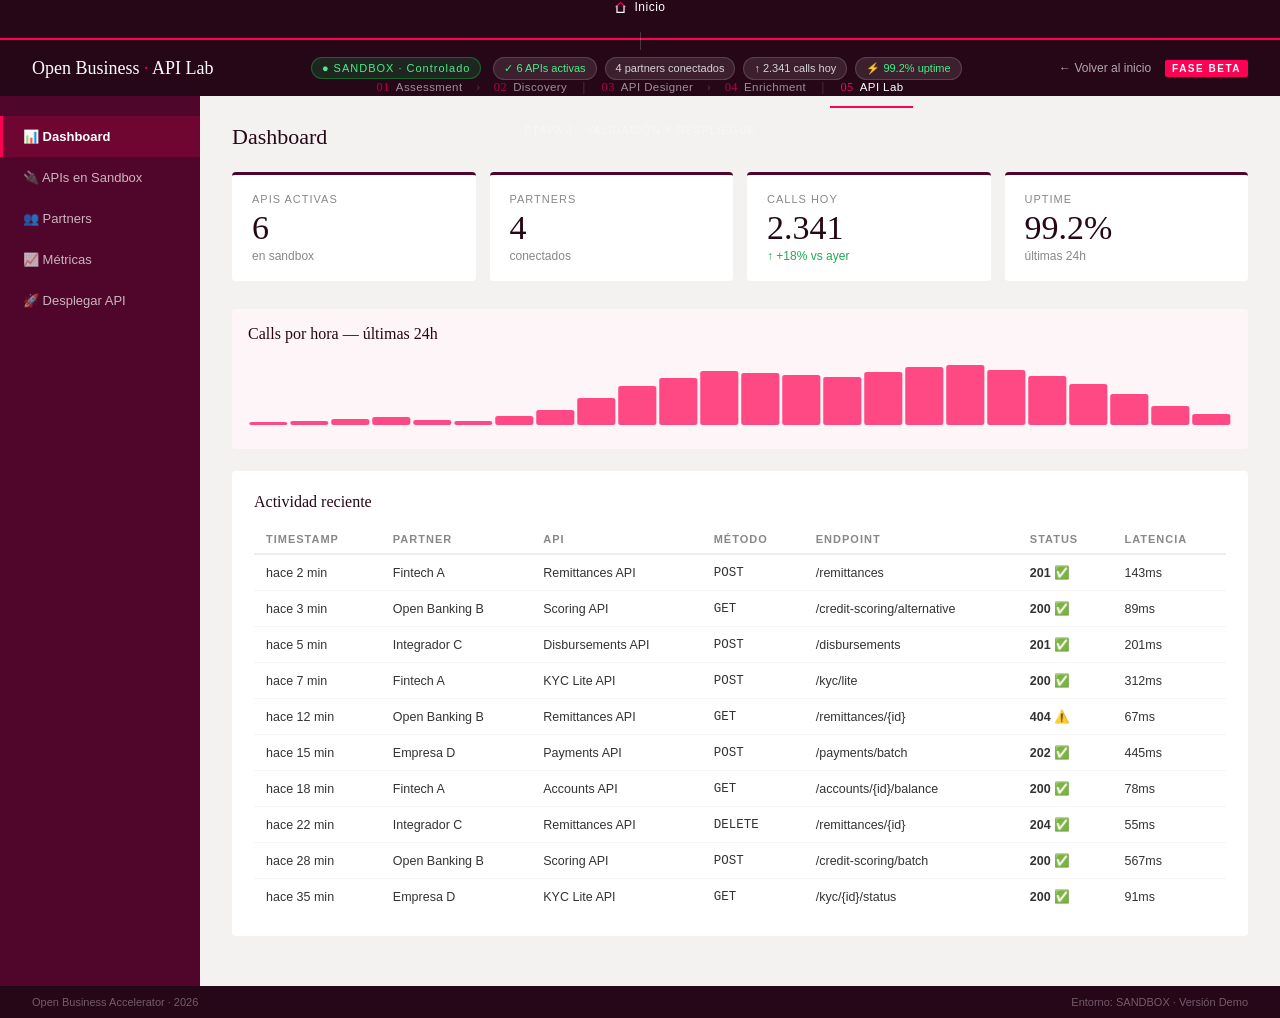
==== stages/3-api-lab/index.html @ 6200f82e "Open Business Accelerator v0.1.0 Plataforma buildless de casos de uso y APIs de negocio para Open Fi" ====
<!DOCTYPE html>
<html lang="es">
<head>
  <meta charset="UTF-8">
  <meta name="viewport" content="width=device-width, initial-scale=1.0">
  <title>API Lab · Open Business Accelerator</title>
  <style>
    :root {
      --morado:    #4F062A;
      --accent:    #FF0054;
      --gris:      #E3E2DA;
      --blanco:    #FFFFFF;
      --morado-dk: #260717;
    }
    *, *::before, *::after { box-sizing: border-box; margin: 0; padding: 0; }
    body { font-family: Arial, sans-serif; background: #f4f2f0; min-width: 1280px; min-height: 100vh; display: flex; flex-direction: column; }
    /* HEADER */
    header {
      background: var(--morado-dk);
      padding: 0 32px;
      height: 56px;
      display: flex;
      align-items: center;
      justify-content: space-between;
      flex-shrink: 0;
      position: sticky;
      top: 0;
      z-index: 100;
    }
    .logo { font-family: Georgia, serif; font-size: 18px; color: var(--blanco); }
    .logo span { color: var(--accent); }
    .header-center { display: flex; align-items: center; gap: 12px; }
    .env-badge {
      background: rgba(0,180,80,0.18);
      border: 1px solid rgba(0,220,80,0.35);
      color: #44ee88;
      font-size: 11px;
      padding: 4px 10px;
      border-radius: 20px;
      letter-spacing: 1px;
    }
    .header-chips { display: flex; gap: 8px; }
    .chip {
      background: rgba(255,255,255,0.1);
      color: rgba(255,255,255,0.8);
      font-size: 11px;
      padding: 4px 10px;
      border-radius: 20px;
      border: 1px solid rgba(255,255,255,0.15);
    }
    .chip.ok { color: #44ee88; }
    .header-right { display: flex; align-items: center; gap: 14px; }
    .back-link { color: rgba(255,255,255,0.65); text-decoration: none; font-size: 12px; }
    .back-link:hover { color: var(--blanco); }
    .badge-beta { background: var(--accent); color: white; font-size: 10px; font-weight: bold; letter-spacing: 1.5px; padding: 3px 7px; border-radius: 2px; }
    /* LAYOUT */
    .app-body { display: flex; flex: 1; min-height: 0; }
    /* SIDEBAR */
    nav {
      width: 200px;
      flex-shrink: 0;
      background: var(--morado);
      display: flex;
      flex-direction: column;
      padding-top: 20px;
    }
    .nav-item {
      padding: 13px 20px;
      color: rgba(255,255,255,0.7);
      font-size: 13px;
      cursor: pointer;
      display: flex;
      align-items: center;
      gap: 10px;
      border-left: 3px solid transparent;
      transition: all 0.2s;
      user-select: none;
    }
    .nav-item:hover { background: rgba(255,255,255,0.1); color: white; }
    .nav-item.active { background: rgba(255,0,84,0.18); color: white; border-left-color: var(--accent); font-weight: bold; }
    /* MAIN */
    .main-area { flex: 1; overflow-y: auto; padding: 28px 32px; }
    /* ─── SECTION TITLE ─── */
    .sec-title { font-family: Georgia, serif; font-size: 22px; font-weight: normal; color: var(--morado-dk); margin-bottom: 22px; }
    /* ─── KPI CARDS ─── */
    .kpi-row { display: grid; grid-template-columns: repeat(4,1fr); gap: 14px; margin-bottom: 28px; }
    .kpi-card {
      background: white;
      border-radius: 4px;
      padding: 18px 20px;
      border-top: 3px solid var(--morado);
    }
    .kpi-label { font-size: 11px; color: #888; letter-spacing: 1px; text-transform: uppercase; margin-bottom: 6px; }
    .kpi-value { font-family: Georgia, serif; font-size: 34px; color: var(--morado-dk); line-height: 1; margin-bottom: 4px; }
    .kpi-sub { font-size: 12px; color: #888; }
    .kpi-sub.up { color: #22aa55; }
    /* ─── TABLE ─── */
    .data-card { background: white; border-radius: 4px; padding: 22px; margin-bottom: 22px; }
    .data-card-title { font-family: Georgia, serif; font-size: 16px; font-weight: normal; color: var(--morado-dk); margin-bottom: 14px; }
    table.data-table { width: 100%; border-collapse: collapse; }
    .data-table th { font-size: 11px; font-weight: bold; color: #888; letter-spacing: 1px; text-transform: uppercase; text-align: left; padding: 8px 12px; border-bottom: 2px solid #f0eeed; }
    .data-table td { padding: 10px 12px; border-bottom: 1px solid #f8f6f5; font-size: 12.5px; color: #333; }
    .data-table tr:last-child td { border-bottom: none; }
    .data-table tr:hover td { background: #fdf8f9; }
    .status-ok { color: #22aa55; font-weight: bold; }
    .status-warn { color: #e07000; font-weight: bold; }
    .status-err { color: var(--accent); font-weight: bold; }
    /* SPARKLINE */
    .spark-wrap { background: #fdf5f7; border-radius: 4px; padding: 16px; margin-bottom: 22px; }
    .spark-title { font-size: 12px; color: #888; margin-bottom: 10px; }
    /* API CARDS */
    .api-card {
      background: white;
      border-radius: 4px;
      margin-bottom: 10px;
      overflow: hidden;
      border: 1.5px solid #eee;
    }
    .api-card-header {
      padding: 14px 18px;
      display: flex;
      align-items: center;
      gap: 14px;
      cursor: pointer;
      transition: background 0.15s;
    }
    .api-card-header:hover { background: #fdf8f9; }
    .api-status-dot { width: 10px; height: 10px; border-radius: 50%; flex-shrink: 0; }
    .dot-active { background: #22aa55; }
    .dot-draft { background: #e0a000; }
    .api-name { font-weight: bold; font-size: 14px; color: var(--morado); flex: 1; }
    .api-meta { font-size: 11px; color: #888; }
    .api-badge { font-size: 10px; padding: 3px 8px; border-radius: 2px; font-weight: bold; letter-spacing: 1px; }
    .api-badge.active { background: #e8f8ee; color: #22aa55; border: 1px solid #b8e8cc; }
    .api-badge.draft { background: #fff8e8; color: #c07000; border: 1px solid #f0dca0; }
    .api-card-body { display: none; padding: 16px 18px; background: #fdf9fa; border-top: 1px solid #f0eeed; }
    .api-card-body.open { display: block; }
    .api-stats-row { display: flex; gap: 24px; margin-bottom: 12px; }
    .api-stat { text-align: center; }
    .api-stat .v { font-family: Georgia, serif; font-size: 20px; color: var(--accent); }
    .api-stat .l { font-size: 11px; color: #888; }
    .api-actions { display: flex; gap: 8px; flex-wrap: wrap; margin-top: 12px; }
    .btn-sm {
      padding: 7px 14px;
      font-size: 12px;
      border: 1.5px solid var(--morado);
      color: var(--morado);
      background: transparent;
      border-radius: 3px;
      cursor: pointer;
      transition: all 0.2s;
      text-decoration: none;
      display: inline-block;
    }
    .btn-sm:hover { background: var(--morado); color: white; }
    .btn-sm-accent { border-color: var(--accent); color: var(--accent); }
    .btn-sm-accent:hover { background: var(--accent); color: white; }
    /* FILTER PILLS */
    .filter-pills { display: flex; gap: 8px; margin-bottom: 16px; flex-wrap: wrap; }
    .pill {
      padding: 5px 14px;
      border-radius: 20px;
      font-size: 12px;
      cursor: pointer;
      border: 1.5px solid #ccc;
      color: #666;
      background: white;
      transition: all 0.15s;
    }
    .pill.active { background: var(--morado); color: white; border-color: var(--morado); }
    /* PARTNERS TABLE */
    .partner-row { cursor: pointer; }
    .partner-expand { display: none; background: #fdf9fa; }
    .partner-expand.open { display: table-row; }
    .partner-detail { padding: 16px 20px; }
    .partner-detail-grid { display: grid; grid-template-columns: repeat(3,1fr); gap: 16px; }
    .partner-cred { font-family: 'Courier New', monospace; font-size: 12px; background: #f0eded; padding: 6px 10px; border-radius: 3px; color: var(--morado); }
    /* CHARTS */
    .chart-grid { display: grid; grid-template-columns: 1fr 1fr; gap: 18px; margin-bottom: 22px; }
    .chart-card { background: white; border-radius: 4px; padding: 20px; }
    .chart-card h3 { font-family: Georgia, serif; font-size: 15px; font-weight: normal; color: var(--morado-dk); margin-bottom: 16px; }
    /* Bars */
    .hbar-row { display: flex; align-items: center; gap: 10px; margin-bottom: 10px; }
    .hbar-name { font-size: 12px; color: #444; width: 160px; flex-shrink: 0; text-align: right; }
    .hbar-wrap { flex: 1; background: #f5eef2; border-radius: 3px; height: 18px; overflow: hidden; }
    .hbar { height: 18px; background: var(--accent); border-radius: 3px; transition: width 1s ease; }
    .hbar-val { font-size: 12px; color: var(--morado); font-weight: bold; width: 48px; }
    /* Donut */
    .donut-wrap { display: flex; align-items: center; gap: 20px; }
    .donut-legend { font-size: 12px; line-height: 2; }
    .legend-dot { display: inline-block; width: 10px; height: 10px; border-radius: 50%; margin-right: 6px; }
    /* Latency line */
    .latency-table { width: 100%; border-collapse: collapse; font-size: 12px; }
    .latency-table th { font-size: 11px; color: #888; text-align: left; padding: 6px 10px; border-bottom: 1px solid #f0eeed; letter-spacing: 1px; text-transform: uppercase; }
    .latency-table td { padding: 9px 10px; border-bottom: 1px solid #f8f6f5; }
    /* DEPLOY */
    .deploy-step { background: white; border-radius: 4px; padding: 22px; margin-bottom: 14px; }
    .deploy-step-num { display: inline-flex; align-items: center; justify-content: center; width: 28px; height: 28px; background: var(--morado); color: white; border-radius: 50%; font-size: 13px; font-weight: bold; margin-right: 10px; }
    .deploy-step-title { font-family: Georgia, serif; font-size: 16px; font-weight: normal; color: var(--morado-dk); }
    .radio-option { display: flex; align-items: center; gap: 10px; padding: 12px; border: 1.5px solid #ddd; border-radius: 3px; margin: 8px 0; cursor: pointer; font-size: 13px; color: #444; transition: border-color 0.2s; }
    .radio-option:hover { border-color: var(--accent); }
    .radio-option input { accent-color: var(--accent); }
    .form-row { display: grid; grid-template-columns: 1fr 1fr; gap: 14px; margin-top: 16px; }
    .form-group { display: flex; flex-direction: column; gap: 6px; }
    label.fl { font-size: 11px; font-weight: bold; color: var(--morado); letter-spacing: 0.5px; }
    select.finput, input.finput {
      padding: 9px 12px;
      border: 1.5px solid #ccc;
      border-radius: 3px;
      font-size: 13px;
      color: #333;
      font-family: Arial, sans-serif;
    }
    select.finput:focus, input.finput:focus { outline: none; border-color: var(--accent); }
    .check-row { display: flex; align-items: center; gap: 8px; font-size: 13px; color: #444; margin: 8px 0; }
    .check-row input { accent-color: var(--accent); width: 16px; height: 16px; }
    .btn-deploy {
      background: var(--morado);
      color: white;
      border: none;
      padding: 14px 36px;
      font-size: 16px;
      font-family: Georgia, serif;
      cursor: pointer;
      border-radius: 3px;
      margin-top: 18px;
      transition: background 0.2s;
      display: flex;
      align-items: center;
      gap: 10px;
    }
    .btn-deploy:hover { background: var(--accent); }
    /* DEPLOY LOG */
    #deploy-log {
      display: none;
      background: #0d0d0d;
      color: #a0e8a0;
      font-family: 'Courier New', monospace;
      font-size: 12px;
      padding: 16px 20px;
      border-radius: 4px;
      margin-top: 14px;
      min-height: 140px;
      line-height: 1.8;
    }
    #deploy-toast {
      display: none;
      position: fixed;
      bottom: 32px;
      right: 32px;
      background: #22aa55;
      color: white;
      padding: 14px 22px;
      border-radius: 4px;
      font-size: 14px;
      font-weight: bold;
      z-index: 500;
      box-shadow: 0 4px 20px rgba(0,0,0,0.25);
    }
    /* MODAL */
    .modal-bg {
      display: none;
      position: fixed;
      inset: 0;
      background: rgba(0,0,0,0.5);
      z-index: 300;
      align-items: center;
      justify-content: center;
    }
    .modal-bg.open { display: flex; }
    .modal-box {
      background: white;
      border-radius: 6px;
      padding: 32px;
      width: 480px;
      max-width: 90vw;
    }
    .modal-title { font-family: Georgia, serif; font-size: 20px; color: var(--morado-dk); margin-bottom: 18px; }
    .modal-text { font-size: 13px; color: #555; line-height: 1.6; margin-bottom: 22px; }
    .modal-close { background: var(--morado); color: white; border: none; padding: 10px 24px; border-radius: 3px; cursor: pointer; font-size: 14px; }
    .modal-close:hover { background: var(--accent); }
    /* INVITE MODAL */
    .invite-form { display: flex; flex-direction: column; gap: 12px; }
    /* SPINNER */
    .spinner {
      display: inline-block;
      width: 20px; height: 20px;
      border: 3px solid rgba(255,255,255,0.3);
      border-top-color: white;
      border-radius: 50%;
      animation: spin 0.7s linear infinite;
    }
    @keyframes spin { to { transform: rotate(360deg); } }
    /* Footer */
    footer { background: var(--morado-dk); padding: 10px 32px; font-size: 11px; color: rgba(255,255,255,0.35); display: flex; justify-content: space-between; flex-shrink: 0; }
  </style>
</head>
<body>
<!-- HEADER -->
<header>
  <div class="logo">Open Business <span>·</span> API Lab</div>
  <div class="header-center">
    <div class="env-badge">● SANDBOX · Controlado</div>
    <div class="header-chips">
      <span class="chip ok">✓ 6 APIs activas</span>
      <span class="chip">4 partners conectados</span>
      <span class="chip">↑ 2.341 calls hoy</span>
      <span class="chip ok">⚡ 99.2% uptime</span>
    </div>
  </div>
  <div class="header-right">
    <a href="../../index.html" class="back-link">← Volver al inicio</a>
    <span class="badge-beta">FASE BETA</span>
  </div>
</header>

<div class="app-body">
  <!-- SIDEBAR -->
  <nav>
    <div class="nav-item active" onclick="showSection('dashboard',this)">📊 Dashboard</div>
    <div class="nav-item" onclick="showSection('apis',this)">🔌 APIs en Sandbox</div>
    <div class="nav-item" onclick="showSection('partners',this)">👥 Partners</div>
    <div class="nav-item" onclick="showSection('metrics',this)">📈 Métricas</div>
    <div class="nav-item" onclick="showSection('deploy',this)">🚀 Desplegar API</div>
  </nav>

  <!-- MAIN -->
  <div class="main-area">

    <!-- ══ DASHBOARD ══ -->
    <div id="sec-dashboard">
      <div class="sec-title">Dashboard</div>
      <div class="kpi-row">
        <div class="kpi-card">
          <div class="kpi-label">APIs Activas</div>
          <div class="kpi-value">6</div>
          <div class="kpi-sub">en sandbox</div>
        </div>
        <div class="kpi-card">
          <div class="kpi-label">Partners</div>
          <div class="kpi-value">4</div>
          <div class="kpi-sub">conectados</div>
        </div>
        <div class="kpi-card">
          <div class="kpi-label">Calls hoy</div>
          <div class="kpi-value">2.341</div>
          <div class="kpi-sub up">↑ +18% vs ayer</div>
        </div>
        <div class="kpi-card">
          <div class="kpi-label">Uptime</div>
          <div class="kpi-value">99.2%</div>
          <div class="kpi-sub">últimas 24h</div>
        </div>
      </div>

      <!-- Mini chart -->
      <div class="data-card spark-wrap">
        <div class="data-card-title">Calls por hora — últimas 24h</div>
        <svg width="100%" height="72" id="sparkline" viewBox="0 0 800 72" preserveAspectRatio="none">
          <!-- Bars will be generated by JS -->
        </svg>
      </div>

      <!-- Activity table -->
      <div class="data-card">
        <div class="data-card-title">Actividad reciente</div>
        <table class="data-table">
          <thead>
            <tr>
              <th>Timestamp</th><th>Partner</th><th>API</th><th>Método</th><th>Endpoint</th><th>Status</th><th>Latencia</th>
            </tr>
          </thead>
          <tbody>
            <tr><td>hace 2 min</td><td>Fintech A</td><td>Remittances API</td><td><code>POST</code></td><td>/remittances</td><td class="status-ok">201 ✅</td><td>143ms</td></tr>
            <tr><td>hace 3 min</td><td>Open Banking B</td><td>Scoring API</td><td><code>GET</code></td><td>/credit-scoring/alternative</td><td class="status-ok">200 ✅</td><td>89ms</td></tr>
            <tr><td>hace 5 min</td><td>Integrador C</td><td>Disbursements API</td><td><code>POST</code></td><td>/disbursements</td><td class="status-ok">201 ✅</td><td>201ms</td></tr>
            <tr><td>hace 7 min</td><td>Fintech A</td><td>KYC Lite API</td><td><code>POST</code></td><td>/kyc/lite</td><td class="status-ok">200 ✅</td><td>312ms</td></tr>
            <tr><td>hace 12 min</td><td>Open Banking B</td><td>Remittances API</td><td><code>GET</code></td><td>/remittances/{id}</td><td class="status-warn">404 ⚠️</td><td>67ms</td></tr>
            <tr><td>hace 15 min</td><td>Empresa D</td><td>Payments API</td><td><code>POST</code></td><td>/payments/batch</td><td class="status-ok">202 ✅</td><td>445ms</td></tr>
            <tr><td>hace 18 min</td><td>Fintech A</td><td>Accounts API</td><td><code>GET</code></td><td>/accounts/{id}/balance</td><td class="status-ok">200 ✅</td><td>78ms</td></tr>
            <tr><td>hace 22 min</td><td>Integrador C</td><td>Remittances API</td><td><code>DELETE</code></td><td>/remittances/{id}</td><td class="status-ok">204 ✅</td><td>55ms</td></tr>
            <tr><td>hace 28 min</td><td>Open Banking B</td><td>Scoring API</td><td><code>POST</code></td><td>/credit-scoring/batch</td><td class="status-ok">200 ✅</td><td>567ms</td></tr>
            <tr><td>hace 35 min</td><td>Empresa D</td><td>KYC Lite API</td><td><code>GET</code></td><td>/kyc/{id}/status</td><td class="status-ok">200 ✅</td><td>91ms</td></tr>
          </tbody>
        </table>
      </div>
    </div>

    <!-- ══ APIS ══ -->
    <div id="sec-apis" style="display:none">
      <div class="sec-title">APIs en Sandbox</div>
      <div class="filter-pills">
        <div class="pill active" onclick="filterAPIs('all',this)">Todas</div>
        <div class="pill" onclick="filterAPIs('active',this)">Activas</div>
        <div class="pill" onclick="filterAPIs('draft',this)">Borradores</div>
        <div class="pill" onclick="filterAPIs('alert',this)">Con alertas</div>
      </div>
      <div id="apis-list">
        <!-- API 1 -->
        <div class="api-card" data-status="active">
          <div class="api-card-header" onclick="toggleAPI(this)">
            <div class="api-status-dot dot-active"></div>
            <div class="api-name">Remittances API</div>
            <div class="api-meta">v1.0.0 · Equipo Créditos · ISO: pain.001 · 5 paths</div>
            <span class="api-badge active">ACTIVA</span>
          </div>
          <div class="api-card-body">
            <div class="api-stats-row">
              <div class="api-stat"><div class="v">847</div><div class="l">Calls hoy</div></div>
              <div class="api-stat"><div class="v">143ms</div><div class="l">Latencia p95</div></div>
              <div class="api-stat"><div class="v">0.2%</div><div class="l">Error rate</div></div>
              <div class="api-stat"><div class="v">3</div><div class="l">Partners</div></div>
            </div>
            <div class="api-actions">
              <button class="btn-sm">Ver docs</button>
              <button class="btn-sm">Ver métricas</button>
              <button class="btn-sm">Gestionar acceso</button>
              <button class="btn-sm btn-sm-accent" onclick="showPromoModal()">Promover a producción ↗</button>
            </div>
          </div>
        </div>
        <!-- API 2 -->
        <div class="api-card" data-status="active">
          <div class="api-card-header" onclick="toggleAPI(this)">
            <div class="api-status-dot dot-active"></div>
            <div class="api-name">Alternative Scoring API</div>
            <div class="api-meta">v2.1.0 · Equipo Data &amp; AI · ISO: — · 4 paths</div>
            <span class="api-badge active">ACTIVA</span>
          </div>
          <div class="api-card-body">
            <div class="api-stats-row">
              <div class="api-stat"><div class="v">412</div><div class="l">Calls hoy</div></div>
              <div class="api-stat"><div class="v">312ms</div><div class="l">Latencia p95</div></div>
              <div class="api-stat"><div class="v">0.8%</div><div class="l">Error rate</div></div>
              <div class="api-stat"><div class="v">2</div><div class="l">Partners</div></div>
            </div>
            <div class="api-actions">
              <button class="btn-sm">Ver docs</button>
              <button class="btn-sm">Ver métricas</button>
              <button class="btn-sm">Gestionar acceso</button>
              <button class="btn-sm btn-sm-accent" onclick="showPromoModal()">Promover a producción ↗</button>
            </div>
          </div>
        </div>
        <!-- API 3 -->
        <div class="api-card" data-status="active">
          <div class="api-card-header" onclick="toggleAPI(this)">
            <div class="api-status-dot dot-active"></div>
            <div class="api-name">KYC Lite API</div>
            <div class="api-meta">v1.2.0 · Equipo KYC · ISO: — · 3 paths</div>
            <span class="api-badge active">ACTIVA</span>
          </div>
          <div class="api-card-body">
            <div class="api-stats-row">
              <div class="api-stat"><div class="v">298</div><div class="l">Calls hoy</div></div>
              <div class="api-stat"><div class="v">267ms</div><div class="l">Latencia p95</div></div>
              <div class="api-stat"><div class="v">1.1%</div><div class="l">Error rate</div></div>
              <div class="api-stat"><div class="v">2</div><div class="l">Partners</div></div>
            </div>
            <div class="api-actions">
              <button class="btn-sm">Ver docs</button><button class="btn-sm">Ver métricas</button>
              <button class="btn-sm">Gestionar acceso</button>
              <button class="btn-sm btn-sm-accent" onclick="showPromoModal()">Promover a producción ↗</button>
            </div>
          </div>
        </div>
        <!-- API 4 -->
        <div class="api-card" data-status="active">
          <div class="api-card-header" onclick="toggleAPI(this)">
            <div class="api-status-dot dot-active"></div>
            <div class="api-name">Disbursements API</div>
            <div class="api-meta">v1.0.0 · Equipo Pagos · ISO: pacs.008 · 6 paths</div>
            <span class="api-badge active">ACTIVA</span>
          </div>
          <div class="api-card-body">
            <div class="api-stats-row">
              <div class="api-stat"><div class="v">521</div><div class="l">Calls hoy</div></div>
              <div class="api-stat"><div class="v">198ms</div><div class="l">Latencia p95</div></div>
              <div class="api-stat"><div class="v">0.0%</div><div class="l">Error rate</div></div>
              <div class="api-stat"><div class="v">1</div><div class="l">Partners</div></div>
            </div>
            <div class="api-actions">
              <button class="btn-sm">Ver docs</button><button class="btn-sm">Ver métricas</button>
              <button class="btn-sm">Gestionar acceso</button>
              <button class="btn-sm btn-sm-accent" onclick="showPromoModal()">Promover a producción ↗</button>
            </div>
          </div>
        </div>
        <!-- API 5 -->
        <div class="api-card" data-status="active">
          <div class="api-card-header" onclick="toggleAPI(this)">
            <div class="api-status-dot dot-active"></div>
            <div class="api-name">Accounts Embedded API</div>
            <div class="api-meta">v3.0.1 · Equipo Banca Digital · ISO: camt.053 · 8 paths</div>
            <span class="api-badge active">ACTIVA</span>
          </div>
          <div class="api-card-body">
            <div class="api-stats-row">
              <div class="api-stat"><div class="v">189</div><div class="l">Calls hoy</div></div>
              <div class="api-stat"><div class="v">89ms</div><div class="l">Latencia p95</div></div>
              <div class="api-stat"><div class="v">0.3%</div><div class="l">Error rate</div></div>
              <div class="api-stat"><div class="v">3</div><div class="l">Partners</div></div>
            </div>
            <div class="api-actions">
              <button class="btn-sm">Ver docs</button><button class="btn-sm">Ver métricas</button>
              <button class="btn-sm">Gestionar acceso</button>
              <button class="btn-sm btn-sm-accent" onclick="showPromoModal()">Promover a producción ↗</button>
            </div>
          </div>
        </div>
        <!-- API 6 -->
        <div class="api-card" data-status="alert">
          <div class="api-card-header" onclick="toggleAPI(this)">
            <div class="api-status-dot dot-active"></div>
            <div class="api-name">Batch Payments API</div>
            <div class="api-meta">v1.1.0 · Equipo Pagos · ISO: pain.001 · 4 paths</div>
            <span class="api-badge" style="background:#fff3e8;color:#c07000;border:1px solid #f0dca0;">⚠ REVISAR</span>
          </div>
          <div class="api-card-body">
            <div class="api-stats-row">
              <div class="api-stat"><div class="v">74</div><div class="l">Calls hoy</div></div>
              <div class="api-stat"><div class="v">445ms</div><div class="l">Latencia p95</div></div>
              <div class="api-stat"><div class="v" style="color:#e07000">2.1%</div><div class="l">Error rate</div></div>
              <div class="api-stat"><div class="v">1</div><div class="l">Partners</div></div>
            </div>
            <div class="api-actions">
              <button class="btn-sm">Ver docs</button><button class="btn-sm">Ver métricas</button>
              <button class="btn-sm">Gestionar acceso</button>
              <button class="btn-sm btn-sm-accent" onclick="showPromoModal()">Promover a producción ↗</button>
            </div>
          </div>
        </div>
        <!-- API 7 DRAFT -->
        <div class="api-card" data-status="draft">
          <div class="api-card-header" onclick="toggleAPI(this)">
            <div class="api-status-dot dot-draft"></div>
            <div class="api-name">Insurance Embedded API</div>
            <div class="api-meta">v0.1.0 · Equipo Seguros · ISO: — · 3 paths planificados</div>
            <span class="api-badge draft">BORRADOR</span>
          </div>
          <div class="api-card-body">
            <div style="font-size:13px;color:#888;margin-bottom:12px;">Estado: en revisión · 0 paths diseñados / 3 planificados</div>
            <div class="api-actions">
              <a href="../2-api-design/api-designer.html" class="btn-sm btn-sm-accent">Diseñar con Agente IA →</a>
              <button class="btn-sm">Ver borrador</button>
            </div>
          </div>
        </div>
        <!-- API 8 DRAFT -->
        <div class="api-card" data-status="draft">
          <div class="api-card-header" onclick="toggleAPI(this)">
            <div class="api-status-dot dot-draft"></div>
            <div class="api-name">Gig Credit API</div>
            <div class="api-meta">v0.2.0 · Equipo Créditos · ISO: — · 4 paths diseñados</div>
            <span class="api-badge draft">BORRADOR</span>
          </div>
          <div class="api-card-body">
            <div style="font-size:13px;color:#888;margin-bottom:12px;">Estado: pendiente aprobación · 4 paths diseñados</div>
            <div class="api-actions">
              <a href="../2-api-design/api-designer.html" class="btn-sm btn-sm-accent">Diseñar con Agente IA →</a>
              <button class="btn-sm">Ver borrador</button>
              <button class="btn-sm">Solicitar revisión</button>
            </div>
          </div>
        </div>
      </div>
    </div>

    <!-- ══ PARTNERS ══ -->
    <div id="sec-partners" style="display:none">
      <div class="sec-title">Partners</div>
      <div class="data-card">
        <table class="data-table" id="partners-table">
          <thead>
            <tr>
              <th>Partner</th><th>Tipo</th><th>Estado</th><th>APIs autorizadas</th><th>Calls hoy</th><th>SLA</th><th>Acceso desde</th><th></th>
            </tr>
          </thead>
          <tbody>
            <tr class="partner-row" onclick="togglePartner('pA')">
              <td>🟢 Fintech Partner A</td><td>Fintech</td>
              <td><span style="color:#22aa55;font-weight:bold;">ACTIVO</span></td>
              <td>Remittances, KYC Lite, Accounts</td><td>486</td><td>99.8%</td><td>hace 8 días</td>
              <td>▸</td>
            </tr>
            <tr id="pA" class="partner-expand">
              <td colspan="8">
                <div class="partner-detail">
                  <div class="partner-detail-grid">
                    <div>
                      <div style="font-size:11px;color:#888;margin-bottom:4px;">CLIENT ID</div>
                      <div class="partner-cred">sk_sandbox_••••••••••••••••</div>
                    </div>
                    <div>
                      <div style="font-size:11px;color:#888;margin-bottom:4px;">RATE LIMIT</div>
                      <div style="font-size:13px;">100 req/min · 10.000/día</div>
                    </div>
                    <div class="api-actions">
                      <button class="btn-sm">Gestionar acceso</button>
                      <button class="btn-sm" style="border-color:#e00;color:#e00;">Revocar</button>
                      <button class="btn-sm">Ver historial</button>
                    </div>
                  </div>
                </div>
              </td>
            </tr>
            <tr class="partner-row" onclick="togglePartner('pB')">
              <td>🔴 Open Banking B</td><td>Aggregador</td>
              <td><span style="color:#e07000;font-weight:bold;">TESTING</span></td>
              <td>Scoring, Remittances</td><td>274</td><td>98.1%</td><td>hace 4 días</td>
              <td>▸</td>
            </tr>
            <tr id="pB" class="partner-expand">
              <td colspan="8">
                <div class="partner-detail">
                  <div class="partner-detail-grid">
                    <div><div style="font-size:11px;color:#888;margin-bottom:4px;">CLIENT ID</div><div class="partner-cred">sk_sandbox_••••••••••••••••</div></div>
                    <div><div style="font-size:11px;color:#888;margin-bottom:4px;">RATE LIMIT</div><div style="font-size:13px;">50 req/min · 5.000/día</div></div>
                    <div class="api-actions"><button class="btn-sm">Gestionar acceso</button><button class="btn-sm" style="border-color:#e00;color:#e00;">Revocar</button><button class="btn-sm">Ver historial</button></div>
                  </div>
                </div>
              </td>
            </tr>
            <tr class="partner-row" onclick="togglePartner('pC')">
              <td>🔴 Integrador C</td><td>SI</td>
              <td><span style="color:#e07000;font-weight:bold;">TESTING</span></td>
              <td>Disbursements, Remittances</td><td>181</td><td>100%</td><td>hace 2 días</td>
              <td>▸</td>
            </tr>
            <tr id="pC" class="partner-expand">
              <td colspan="8">
                <div class="partner-detail">
                  <div class="partner-detail-grid">
                    <div><div style="font-size:11px;color:#888;margin-bottom:4px;">CLIENT ID</div><div class="partner-cred">sk_sandbox_••••••••••••••••</div></div>
                    <div><div style="font-size:11px;color:#888;margin-bottom:4px;">RATE LIMIT</div><div style="font-size:13px;">100 req/min · 8.000/día</div></div>
                    <div class="api-actions"><button class="btn-sm">Gestionar acceso</button><button class="btn-sm" style="border-color:#e00;color:#e00;">Revocar</button><button class="btn-sm">Ver historial</button></div>
                  </div>
                </div>
              </td>
            </tr>
            <tr class="partner-row" onclick="togglePartner('pD')">
              <td>⚫ Empresa D</td><td>Corporativo</td>
              <td><span style="color:#888;font-weight:bold;">EN ESPERA</span></td>
              <td>Batch Payments, Accounts</td><td>—</td><td>—</td><td>pendiente</td>
              <td>▸</td>
            </tr>
            <tr id="pD" class="partner-expand">
              <td colspan="8">
                <div class="partner-detail">
                  <div style="font-size:13px;color:#888;">Pendiente de activación. Acceso no concedido aún.</div>
                  <div class="api-actions" style="margin-top:10px;"><button class="btn-sm btn-sm-accent">Activar acceso</button></div>
                </div>
              </td>
            </tr>
          </tbody>
        </table>
      </div>
      <button class="btn-sm btn-sm-accent" style="margin-top:8px;padding:10px 20px;" onclick="document.getElementById('invite-modal').classList.add('open')">+ Invitar nuevo partner</button>
    </div>

    <!-- ══ METRICS ══ -->
    <div id="sec-metrics" style="display:none">
      <div class="sec-title">Métricas</div>
      <div class="chart-grid">
        <!-- Bar chart -->
        <div class="chart-card">
          <h3>Calls por API (hoy)</h3>
          <div id="hbars">
            <div class="hbar-row"><span class="hbar-name">Remittances API</span><div class="hbar-wrap"><div class="hbar" id="hb1" style="width:0%" data-w="100"></div></div><span class="hbar-val">847</span></div>
            <div class="hbar-row"><span class="hbar-name">Disbursements API</span><div class="hbar-wrap"><div class="hbar" id="hb2" style="width:0%" data-w="62"></div></div><span class="hbar-val">521</span></div>
            <div class="hbar-row"><span class="hbar-name">Alt. Scoring</span><div class="hbar-wrap"><div class="hbar" id="hb3" style="width:0%" data-w="49"></div></div><span class="hbar-val">412</span></div>
            <div class="hbar-row"><span class="hbar-name">KYC Lite API</span><div class="hbar-wrap"><div class="hbar" id="hb4" style="width:0%" data-w="35"></div></div><span class="hbar-val">298</span></div>
            <div class="hbar-row"><span class="hbar-name">Accounts Embedded</span><div class="hbar-wrap"><div class="hbar" id="hb5" style="width:0%" data-w="22"></div></div><span class="hbar-val">189</span></div>
            <div class="hbar-row"><span class="hbar-name">Batch Payments</span><div class="hbar-wrap"><div class="hbar" id="hb6" style="width:0%" data-w="9"></div></div><span class="hbar-val">74</span></div>
          </div>
        </div>
        <!-- Donut -->
        <div class="chart-card">
          <h3>Calls por partner (hoy)</h3>
          <div class="donut-wrap">
            <svg width="140" height="140" viewBox="0 0 140 140">
              <!-- Donut segments -->
              <circle cx="70" cy="70" r="50" fill="none" stroke="#f0eeed" stroke-width="26"/>
              <circle cx="70" cy="70" r="50" fill="none" stroke="#FF0054" stroke-width="26"
                stroke-dasharray="65.4 314.2" stroke-dashoffset="0" transform="rotate(-90 70 70)"/>
              <circle cx="70" cy="70" r="50" fill="none" stroke="#7a1040" stroke-width="26"
                stroke-dasharray="36.8 314.2" stroke-dashoffset="-65.4" transform="rotate(-90 70 70)"/>
              <circle cx="70" cy="70" r="50" fill="none" stroke="#b04060" stroke-width="26"
                stroke-dasharray="24.6 314.2" stroke-dashoffset="-102.2" transform="rotate(-90 70 70)"/>
              <circle cx="70" cy="70" r="50" fill="none" stroke="#e3d0d8" stroke-width="26"
                stroke-dasharray="187.4 314.2" stroke-dashoffset="-126.8" transform="rotate(-90 70 70)"/>
              <text x="70" y="67" text-anchor="middle" font-family="Georgia" font-size="18" fill="#260717">2.341</text>
              <text x="70" y="82" text-anchor="middle" font-family="Arial" font-size="10" fill="#888">calls</text>
            </svg>
            <div class="donut-legend">
              <div><span class="legend-dot" style="background:#FF0054;"></span>Fintech A: 486 (20.8%)</div>
              <div><span class="legend-dot" style="background:#7a1040;"></span>Open Banking B: 274 (11.7%)</div>
              <div><span class="legend-dot" style="background:#b04060;"></span>Integrador C: 181 (7.8%)</div>
              <div><span class="legend-dot" style="background:#e3d0d8;"></span>Resto: 1.400 (59.8%)</div>
            </div>
          </div>
        </div>
      </div>
      <!-- SLA Table -->
      <div class="data-card">
        <div class="data-card-title">Estado de SLA</div>
        <table class="latency-table">
          <thead>
            <tr><th>API</th><th>p50</th><th>p95</th><th>p99</th><th>SLA objetivo</th><th>Estado</th></tr>
          </thead>
          <tbody>
            <tr><td>Remittances API</td><td>89ms</td><td>143ms</td><td>312ms</td><td>500ms</td><td class="status-ok">✅ OK</td></tr>
            <tr><td>Alternative Scoring API</td><td>198ms</td><td>312ms</td><td>634ms</td><td>500ms</td><td class="status-ok">✅ OK</td></tr>
            <tr><td>KYC Lite API</td><td>145ms</td><td>267ms</td><td>489ms</td><td>500ms</td><td class="status-ok">✅ OK</td></tr>
            <tr><td>Disbursements API</td><td>112ms</td><td>198ms</td><td>401ms</td><td>500ms</td><td class="status-ok">✅ OK</td></tr>
            <tr><td>Accounts Embedded API</td><td>45ms</td><td>89ms</td><td>198ms</td><td>500ms</td><td class="status-ok">✅ OK</td></tr>
            <tr><td>Batch Payments API</td><td>287ms</td><td>445ms</td><td>891ms</td><td>500ms</td><td class="status-warn">⚠️ REVISAR</td></tr>
          </tbody>
        </table>
      </div>
    </div>

    <!-- ══ DEPLOY ══ -->
    <div id="sec-deploy" style="display:none">
      <div class="sec-title">Desplegar API en Sandbox</div>
      <div style="background:#fff8e8;border:1px solid #f0dca0;border-radius:4px;padding:12px 16px;margin-bottom:18px;font-size:13px;color:#7a5000;">
        💡 El YAML generado por el Agente de Diseño de APIs (Sección 2) se puede desplegar aquí directamente en un clic.
      </div>

      <!-- Step 1 -->
      <div class="deploy-step">
        <div style="margin-bottom:16px;">
          <span class="deploy-step-num">1</span>
          <span class="deploy-step-title">Selección del artefacto</span>
        </div>
        <label class="radio-option"><input type="radio" name="deploy-src" value="file"> Subir fichero OpenAPI YAML &nbsp; <span style="font-size:12px;color:#888;cursor:pointer;" onclick="event.stopPropagation()">[ Seleccionar archivo (mock) ]</span></label>
        <label class="radio-option"><input type="radio" name="deploy-src" value="draft" checked> Seleccionar de mis borradores &nbsp;
          <select class="finput" style="margin-left:8px;padding:4px 8px;font-size:12px;">
            <option>Gig Credit API v0.2.0</option>
            <option>Insurance Embedded API v0.1.0</option>
          </select>
        </label>
        <label class="radio-option"><input type="radio" name="deploy-src" value="agent"> Usar el último generado por el Agente IA</label>
      </div>

      <!-- Step 2 -->
      <div class="deploy-step">
        <div style="margin-bottom:16px;">
          <span class="deploy-step-num">2</span>
          <span class="deploy-step-title">Configuración del despliegue</span>
        </div>
        <div class="form-row">
          <div class="form-group">
            <label class="fl">NOMBRE EN SANDBOX</label>
            <input class="finput" type="text" value="Gig Credit API v0.2.0">
          </div>
          <div class="form-group">
            <label class="fl">ENTORNO</label>
            <input class="finput" type="text" value="● Sandbox" disabled style="background:#f5f5f5;color:#888;">
          </div>
          <div class="form-group">
            <label class="fl">RATE LIMIT</label>
            <select class="finput">
              <option>100 req/min</option>
              <option>500 req/min</option>
              <option>Sin límite</option>
            </select>
          </div>
          <div class="form-group">
            <label class="fl">PARTNERS AUTORIZADOS</label>
            <div style="background:#f8f8f8;border:1.5px solid #ccc;border-radius:3px;padding:8px 12px;font-size:13px;">
              <label class="check-row"><input type="checkbox" checked> Fintech Partner A</label>
              <label class="check-row"><input type="checkbox"> Open Banking B</label>
              <label class="check-row"><input type="checkbox" checked> Integrador C</label>
              <label class="check-row"><input type="checkbox"> Empresa D</label>
            </div>
          </div>
        </div>
        <label class="check-row" style="margin-top:12px;"><input type="checkbox" checked> Generar datos de respuesta automáticamente</label>
        <label class="check-row"><input type="checkbox" checked> Validar spec antes de desplegar</label>
      </div>

      <!-- Step 3 -->
      <div class="deploy-step">
        <div style="margin-bottom:16px;">
          <span class="deploy-step-num">3</span>
          <span class="deploy-step-title">Confirmación</span>
        </div>
        <button class="btn-deploy" id="btn-deploy" onclick="runDeploy()">
          🚀 Desplegar en Sandbox
        </button>
        <div id="deploy-log"></div>
      </div>
    </div>

  </div><!-- end main-area -->
</div><!-- end app-body -->

<!-- PROMOTION MODAL -->
<div class="modal-bg" id="promo-modal">
  <div class="modal-box">
    <div class="modal-title">Promover API a producción</div>
    <div class="modal-text">Esta acción promovería la API al entorno de producción. En la versión completa se requiere aprobación del equipo de Gobierno de APIs.</div>
    <button class="modal-close" onclick="document.getElementById('promo-modal').classList.remove('open')">Entendido</button>
  </div>
</div>

<!-- INVITE MODAL -->
<div class="modal-bg" id="invite-modal">
  <div class="modal-box">
    <div class="modal-title">Invitar nuevo partner</div>
    <div class="invite-form">
      <div class="form-group">
        <label class="fl">NOMBRE DEL PARTNER</label>
        <input class="finput" type="text" placeholder="Nombre del partner">
      </div>
      <div class="form-group">
        <label class="fl">EMAIL DE CONTACTO</label>
        <input class="finput" type="email" placeholder="email@empresa.com">
      </div>
      <div class="form-group">
        <label class="fl">APIS A AUTORIZAR</label>
        <div style="font-size:13px;line-height:2;">
          <label class="check-row"><input type="checkbox"> Remittances API</label>
          <label class="check-row"><input type="checkbox"> Alternative Scoring API</label>
          <label class="check-row"><input type="checkbox"> KYC Lite API</label>
          <label class="check-row"><input type="checkbox"> Disbursements API</label>
          <label class="check-row"><input type="checkbox"> Accounts Embedded API</label>
          <label class="check-row"><input type="checkbox"> Batch Payments API</label>
        </div>
      </div>
      <div class="form-group">
        <label class="fl">RATE LIMIT</label>
        <select class="finput"><option>Standard</option><option>Premium</option><option>Custom</option></select>
      </div>
      <div style="display:flex;gap:12px;margin-top:8px;">
        <button class="btn-deploy" style="padding:11px 22px;font-size:14px;font-family:Arial;" onclick="sendInvite()">Enviar invitación</button>
        <button class="modal-close" style="background:#888;" onclick="document.getElementById('invite-modal').classList.remove('open')">Cancelar</button>
      </div>
    </div>
  </div>
</div>

<!-- TOAST -->
<div id="deploy-toast"></div>

<!-- FOOTER -->
<footer>
  <span>Open Business Accelerator · 2026</span>
  <span>Entorno: SANDBOX · Versión Demo</span>
</footer>

<script>
  // ── SECTION NAVIGATION ──
  function showSection(id, el) {
    ['dashboard','apis','partners','metrics','deploy'].forEach(s => {
      document.getElementById('sec-'+s).style.display = s === id ? 'block' : 'none';
    });
    document.querySelectorAll('.nav-item').forEach(n => n.classList.remove('active'));
    el.classList.add('active');
    if (id === 'metrics') setTimeout(animateBars, 200);
  }

  // ── SPARKLINE ──
  document.addEventListener('DOMContentLoaded', () => {
    drawSparkline();
    setTimeout(animateBars, 400);
  });

  function drawSparkline() {
    const svg = document.getElementById('sparkline');
    if (!svg) return;
    const hours = [8,12,18,22,14,11,25,43,78,112,134,156,148,142,138,151,167,172,158,141,118,88,54,32];
    const max = Math.max(...hours);
    const W = 800, H = 68, pad = 4;
    const bw = Math.floor(W / hours.length) - 2;
    hours.forEach((v, i) => {
      const rect = document.createElementNS('http://www.w3.org/2000/svg','rect');
      const h = Math.max(3, Math.round((v/max) * (H - pad*2)));
      rect.setAttribute('x', i * (W / hours.length) + 1);
      rect.setAttribute('y', H - h);
      rect.setAttribute('width', bw);
      rect.setAttribute('height', h);
      rect.setAttribute('rx', '2');
      rect.setAttribute('fill', '#FF0054');
      rect.setAttribute('opacity', '0.7');
      svg.appendChild(rect);
    });
  }

  // ── API CARDS TOGGLE ──
  function toggleAPI(header) {
    const body = header.nextElementSibling;
    body.classList.toggle('open');
  }

  // ── API FILTER ──
  function filterAPIs(filter, el) {
    document.querySelectorAll('.filter-pills .pill').forEach(p => p.classList.remove('active'));
    el.classList.add('active');
    document.querySelectorAll('#apis-list .api-card').forEach(c => {
      const st = c.getAttribute('data-status');
      const show = filter === 'all' || filter === st || (filter === 'active' && st === 'active');
      c.style.display = show ? 'block' : 'none';
    });
  }

  // ── PARTNER EXPAND ──
  function togglePartner(id) {
    const row = document.getElementById(id);
    row.classList.toggle('open');
  }

  // ── METRICS BARS ──
  function animateBars() {
    document.querySelectorAll('.hbar').forEach(b => {
      const w = b.getAttribute('data-w');
      b.style.width = w + '%';
    });
    document.querySelectorAll('.pct-bar').forEach(b => {
      const w = b.getAttribute('data-w');
      if (w) b.style.width = w + '%';
    });
  }

  // ── PROMO MODAL ──
  function showPromoModal() {
    document.getElementById('promo-modal').classList.add('open');
  }

  // ── DEPLOY ──
  const logLines = [
    '[✓] Spec OpenAPI validada (OAS 3.1.0)',
    '[✓] Generando datos mock para los 4 endpoints...',
    '[✓] Configurando rate limits: 100 req/min',
    '[✓] Registrando en API Registry...',
    '[✓] Endpoint disponible en sandbox',
    '[✅] Despliegue completado en 3.2 segundos'
  ];

  function runDeploy() {
    const btn = document.getElementById('btn-deploy');
    btn.innerHTML = '<div class="spinner"></div> Desplegando...';
    btn.disabled = true;
    const log = document.getElementById('deploy-log');
    log.style.display = 'block';
    log.textContent = '';
    const now = new Date();
    const ts = () => {
      const d = new Date();
      return `[${String(d.getHours()).padStart(2,'0')}:${String(d.getMinutes()).padStart(2,'0')}:${String(d.getSeconds()).padStart(2,'0')}] `;
    };
    let i = 0;
    function addLine() {
      if (i < logLines.length) {
        log.textContent += ts() + logLines[i] + '\n';
        log.scrollTop = log.scrollHeight;
        i++;
        setTimeout(addLine, 400);
      } else {
        btn.innerHTML = '🚀 Desplegar en Sandbox';
        btn.disabled = false;
        showToast('✓ API desplegada correctamente en sandbox');
      }
    }
    setTimeout(addLine, 600);
  }

  function showToast(msg) {
    const t = document.getElementById('deploy-toast');
    t.textContent = msg;
    t.style.display = 'block';
    setTimeout(() => { t.style.display = 'none'; }, 3500);
  }

  // ── INVITE ──
  function sendInvite() {
    document.getElementById('invite-modal').classList.remove('open');
    showToast('✓ Invitación enviada correctamente');
  }
</script>
<script src="../../assets/nav.js" data-current="api-lab"></script>
</body>
</html>
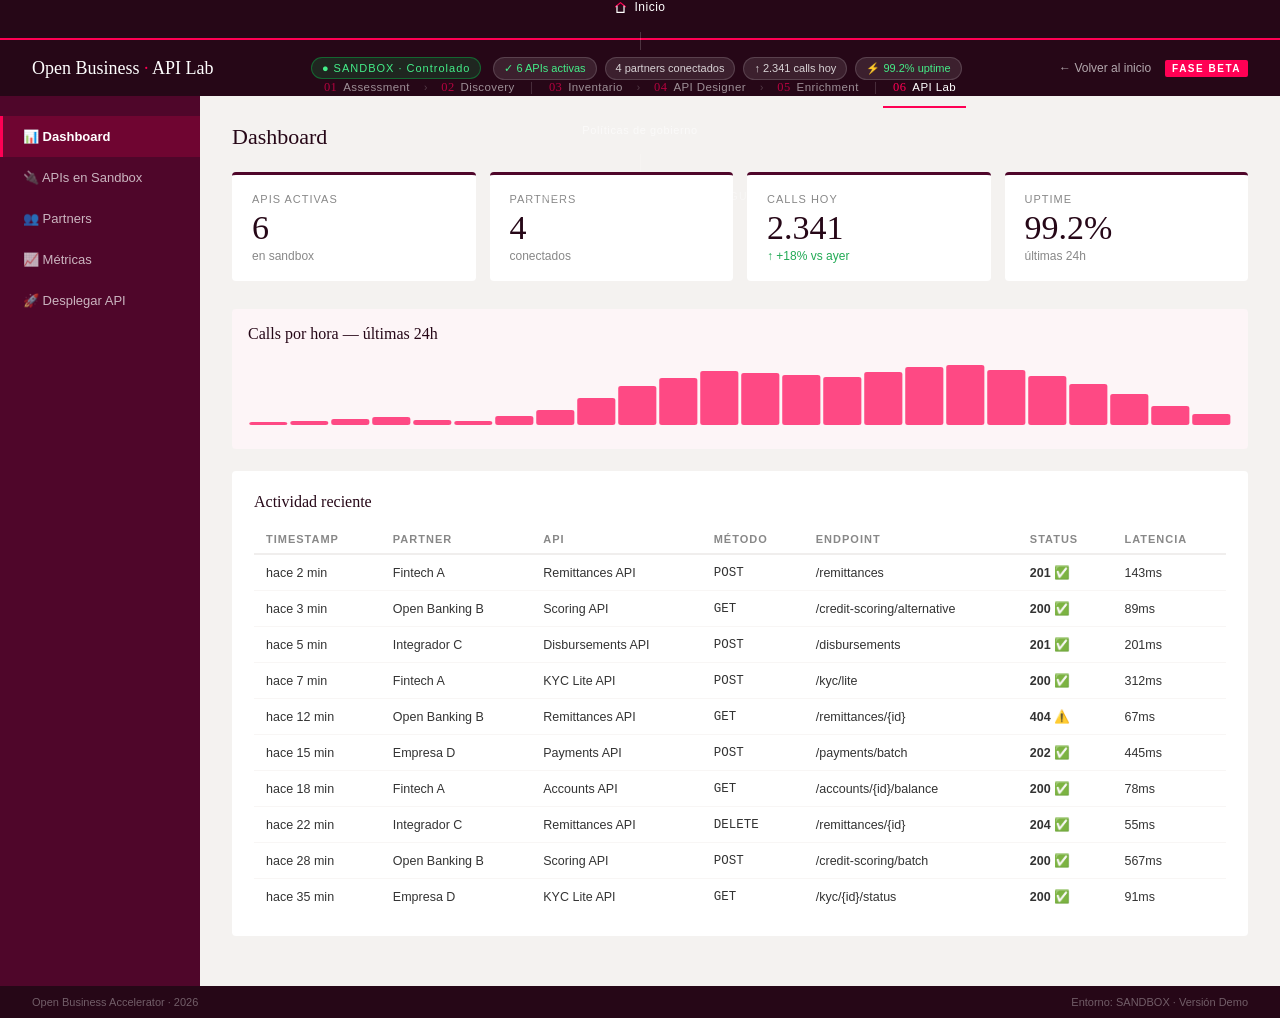
==== commit 9364f57f: "chore(brand): favicon y tarjeta Open Graph para el enlace compartido - og-card.png con identidad Min" ====
--- a/stages/3-api-lab/index.html
+++ b/stages/3-api-lab/index.html
@@ -4,6 +4,7 @@
   <meta charset="UTF-8">
   <meta name="viewport" content="width=device-width, initial-scale=1.0">
   <title>API Lab · Open Business Accelerator</title>
+<link rel="icon" type="image/svg+xml" href="../../assets/favicon.svg"><link rel="alternate icon" type="image/png" href="../../assets/favicon.png">
   <style>
     :root {
       --morado:    #4F062A;
@@ -724,7 +725,7 @@
     <div id="sec-deploy" style="display:none">
       <div class="sec-title">Desplegar API en Sandbox</div>
       <div style="background:#fff8e8;border:1px solid #f0dca0;border-radius:4px;padding:12px 16px;margin-bottom:18px;font-size:13px;color:#7a5000;">
-        💡 El YAML generado por el Agente de Diseño de APIs (Sección 2) se puede desplegar aquí directamente en un clic.
+        El YAML generado por el Agente de Diseño de APIs (Sección 2) se puede desplegar aquí directamente en un clic.
       </div>
 
       <!-- Step 1 -->
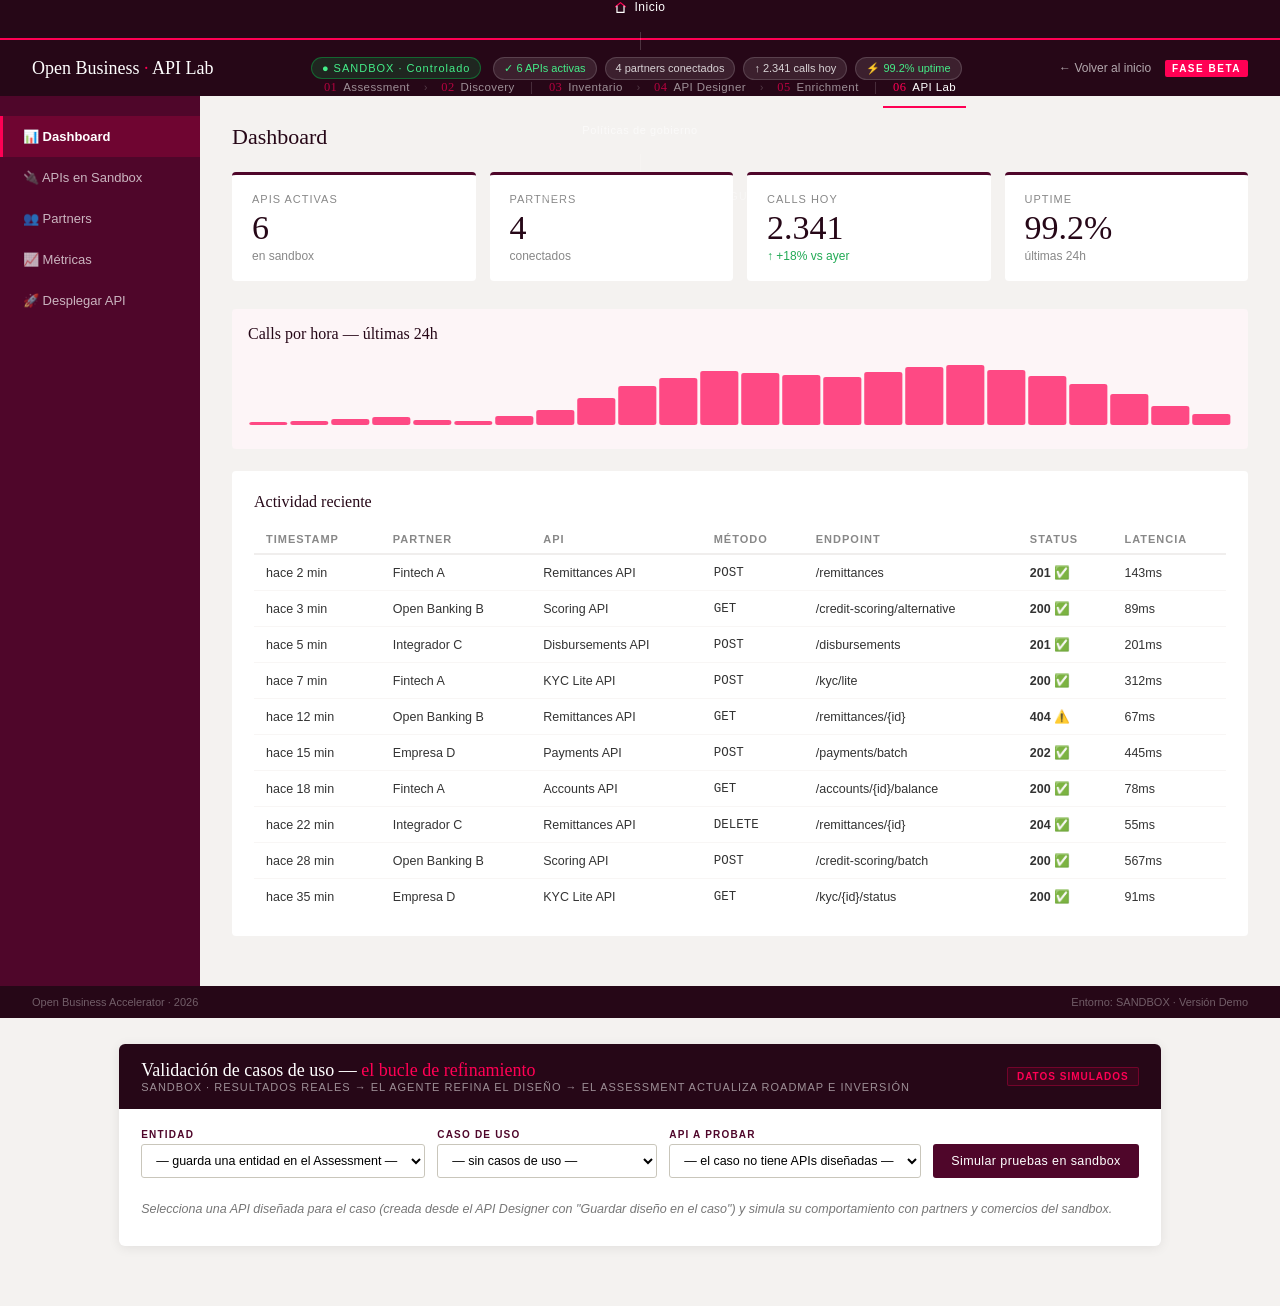
==== commit b5937cbc: "feat(lab): bucle de refinamiento — sandbox, refinarAPI y estado refinada en el caso - Simulacion de " ====
--- a/stages/3-api-lab/index.html
+++ b/stages/3-api-lab/index.html
@@ -980,6 +980,7 @@
     showToast('✓ Invitación enviada correctamente');
   }
 </script>
+<script type="module" src="lab-loop.js"></script>
 <script src="../../assets/nav.js" data-current="api-lab"></script>
 </body>
 </html>
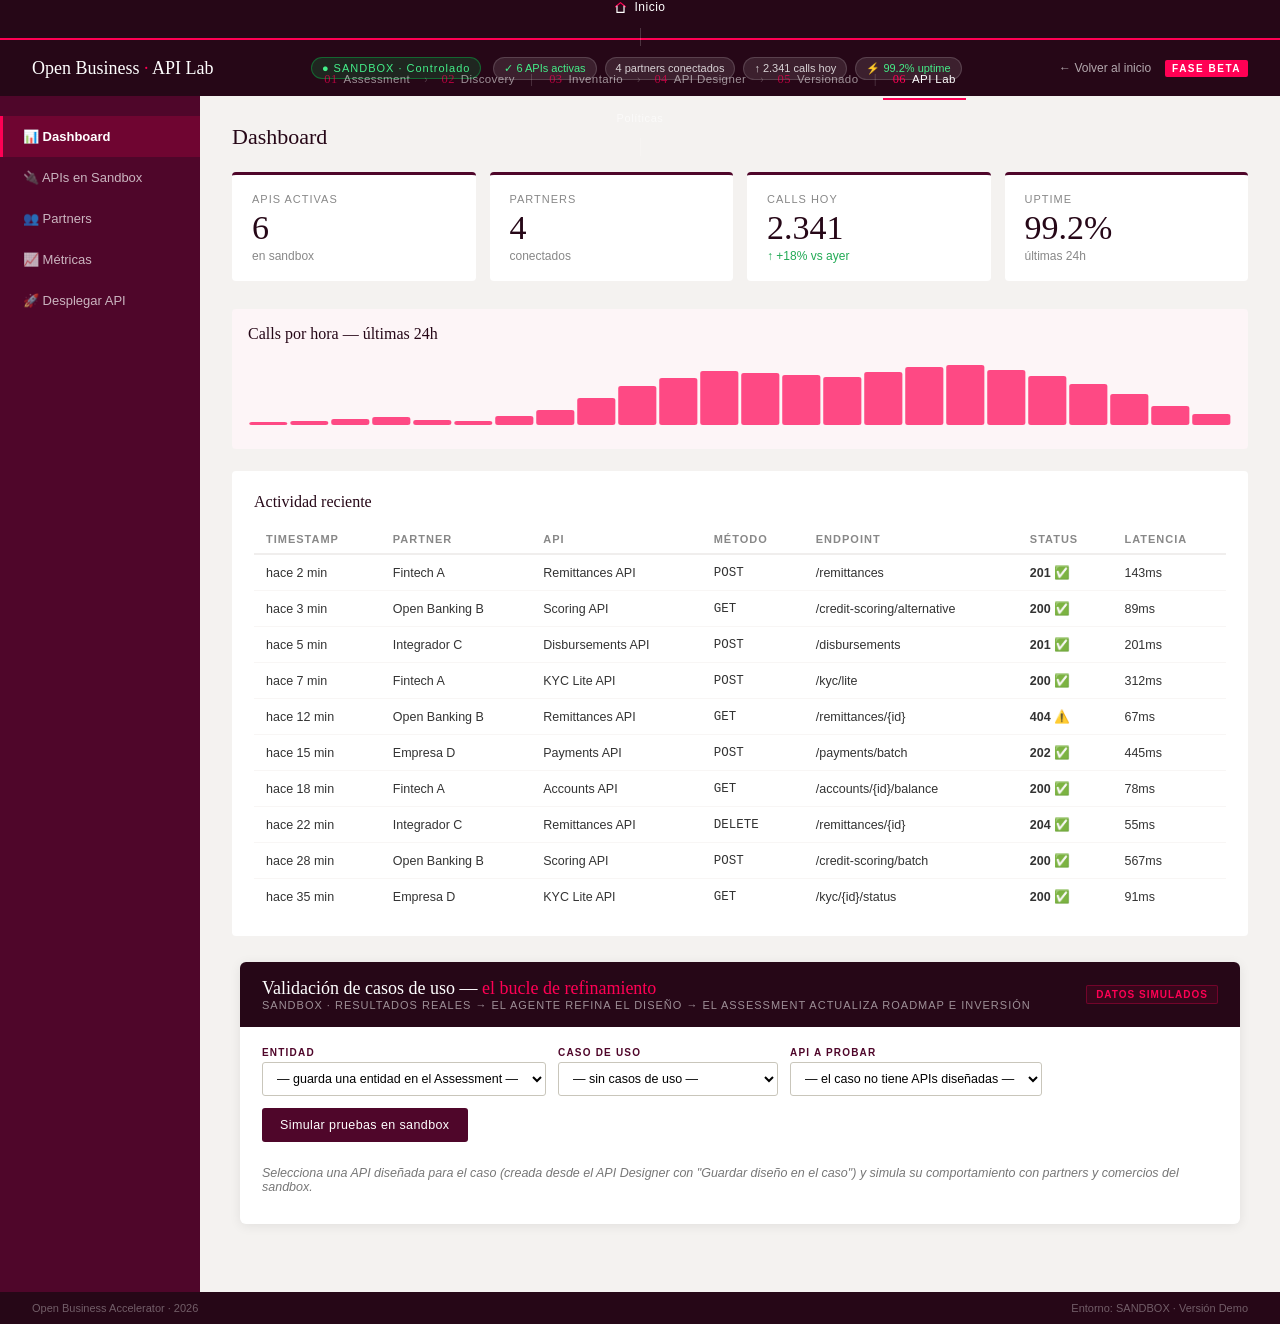
==== commit 0eee5dbb: "docs: MBC identity plan, sales storytelling and D12-D16 decisions" ====
--- a/stages/3-api-lab/index.html
+++ b/stages/3-api-lab/index.html
@@ -24,9 +24,8 @@
       align-items: center;
       justify-content: space-between;
       flex-shrink: 0;
-      position: sticky;
-      top: 0;
-      z-index: 100;
+      /* sticky retirado: el scroll de esta página es interno (.main-area) y el
+         header fijado se montaba sobre la barra de navegación de la plataforma */
     }
     .logo { font-family: Georgia, serif; font-size: 18px; color: var(--blanco); }
     .logo span { color: var(--accent); }
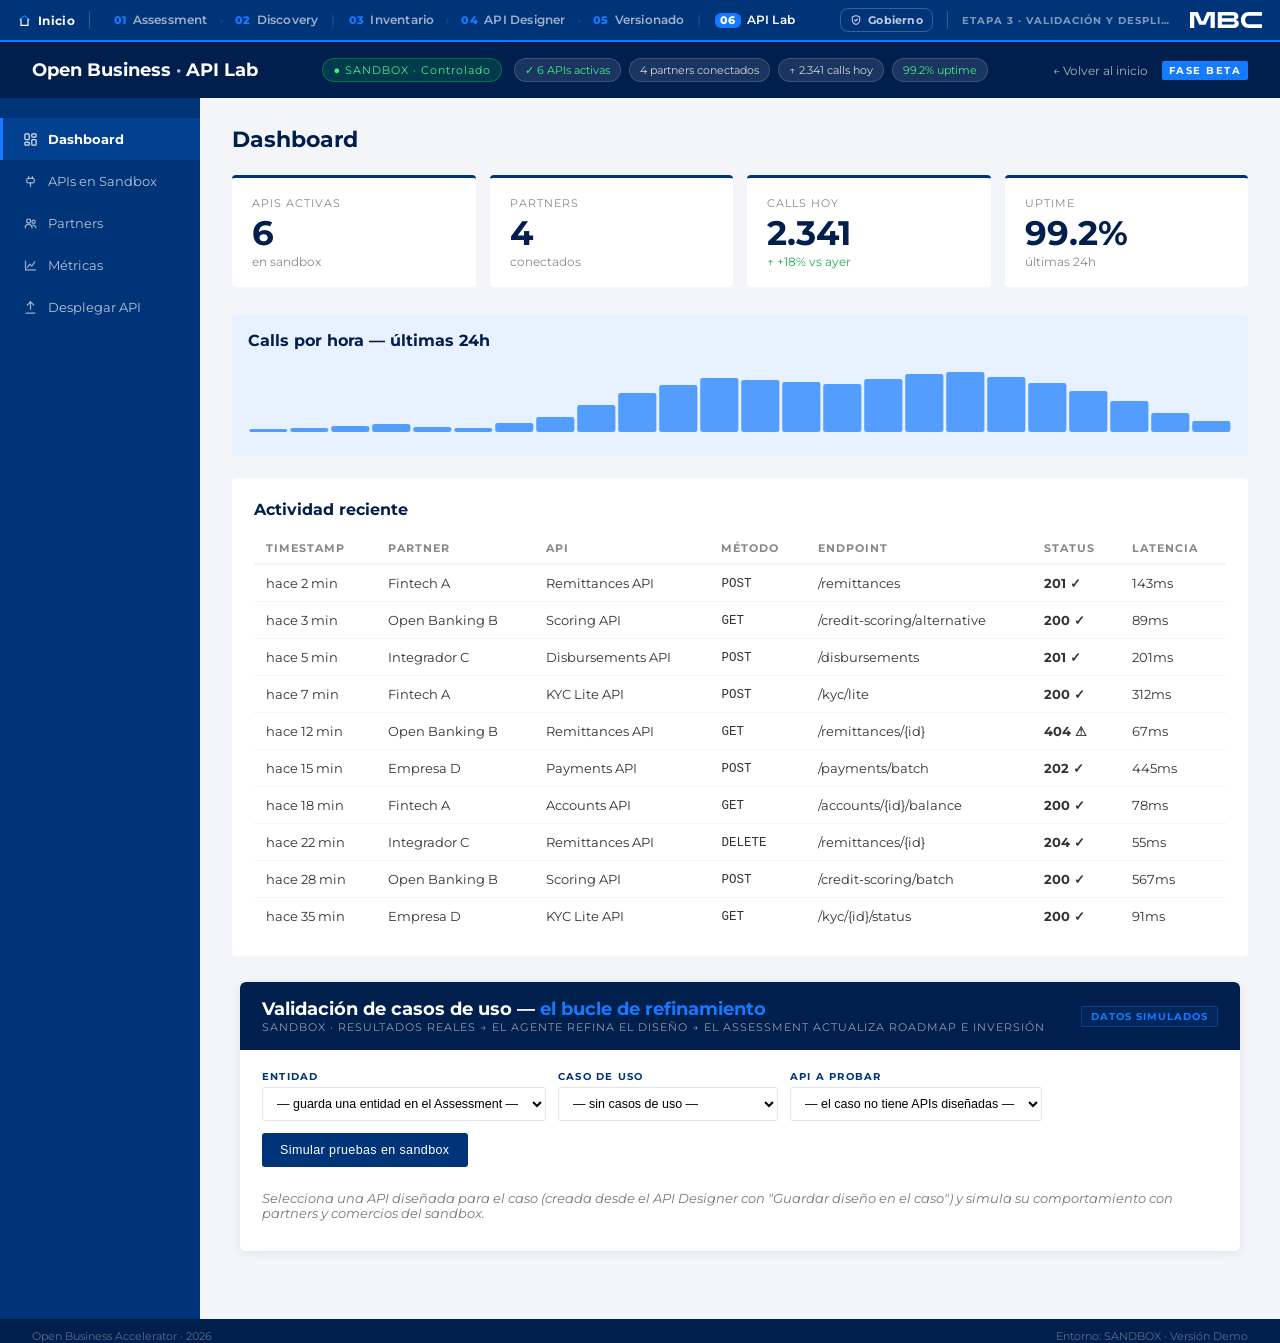
==== commit 694a8448: "refactor(hub): identidad visual MBC en portal, navegación y módulos" ====
--- a/stages/3-api-lab/index.html
+++ b/stages/3-api-lab/index.html
@@ -5,16 +5,19 @@
   <meta name="viewport" content="width=device-width, initial-scale=1.0">
   <title>API Lab · Open Business Accelerator</title>
 <link rel="icon" type="image/svg+xml" href="../../assets/favicon.svg"><link rel="alternate icon" type="image/png" href="../../assets/favicon.png">
+<link rel="preconnect" href="https://fonts.googleapis.com">
+<link href="https://fonts.googleapis.com/css2?family=Montserrat:wght@400;500;600;700;800&display=swap" rel="stylesheet">
+<link rel="stylesheet" href="../../assets/mbc-tokens.css">
   <style>
     :root {
-      --morado:    #4F062A;
-      --accent:    #FF0054;
-      --gris:      #E3E2DA;
+      --morado:    var(--mbc-navy);
+      --accent:    var(--mbc-electric);
+      --gris:      var(--bg);
       --blanco:    #FFFFFF;
-      --morado-dk: #260717;
+      --morado-dk: var(--mbc-navy-deep);
     }
     *, *::before, *::after { box-sizing: border-box; margin: 0; padding: 0; }
-    body { font-family: Arial, sans-serif; background: #f4f2f0; min-width: 1280px; min-height: 100vh; display: flex; flex-direction: column; }
+    body { font-family:var(--sans); background: var(--bg); min-width: 1280px; min-height: 100vh; display: flex; flex-direction: column; }
     /* HEADER */
     header {
       background: var(--morado-dk);
@@ -27,8 +30,8 @@
       /* sticky retirado: el scroll de esta página es interno (.main-area) y el
          header fijado se montaba sobre la barra de navegación de la plataforma */
     }
-    .logo { font-family: Georgia, serif; font-size: 18px; color: var(--blanco); }
-    .logo span { color: var(--accent); }
+    .logo { font-family:var(--sans);font-weight:700; font-size: 18px; color: var(--blanco); }
+    .logo span { color: rgba(255,255,255,.72); }
     .header-center { display: flex; align-items: center; gap: 12px; }
     .env-badge {
       background: rgba(0,180,80,0.18);
@@ -56,7 +59,8 @@
     /* LAYOUT */
     .app-body { display: flex; flex: 1; min-height: 0; }
     /* SIDEBAR */
-    nav {
+    /* Barra lateral del Lab: selector con clase para no colisionar con la barra de la plataforma (nav.obx-nav) */
+    nav.lab-nav {
       width: 200px;
       flex-shrink: 0;
       background: var(--morado);
@@ -64,6 +68,7 @@
       flex-direction: column;
       padding-top: 20px;
     }
+    .nav-item svg { flex:0 0 auto; opacity:.85; }
     .nav-item {
       padding: 13px 20px;
       color: rgba(255,255,255,0.7);
@@ -77,11 +82,11 @@
       user-select: none;
     }
     .nav-item:hover { background: rgba(255,255,255,0.1); color: white; }
-    .nav-item.active { background: rgba(255,0,84,0.18); color: white; border-left-color: var(--accent); font-weight: bold; }
+    .nav-item.active { background: rgba(20,122,255,0.18); color: white; border-left-color: var(--accent); font-weight: bold; }
     /* MAIN */
     .main-area { flex: 1; overflow-y: auto; padding: 28px 32px; }
     /* ─── SECTION TITLE ─── */
-    .sec-title { font-family: Georgia, serif; font-size: 22px; font-weight: normal; color: var(--morado-dk); margin-bottom: 22px; }
+    .sec-title { font-family:var(--sans); font-size: 22px; font-weight:700; color: var(--morado-dk); margin-bottom: 22px; }
     /* ─── KPI CARDS ─── */
     .kpi-row { display: grid; grid-template-columns: repeat(4,1fr); gap: 14px; margin-bottom: 28px; }
     .kpi-card {
@@ -91,22 +96,22 @@
       border-top: 3px solid var(--morado);
     }
     .kpi-label { font-size: 11px; color: #888; letter-spacing: 1px; text-transform: uppercase; margin-bottom: 6px; }
-    .kpi-value { font-family: Georgia, serif; font-size: 34px; color: var(--morado-dk); line-height: 1; margin-bottom: 4px; }
+    .kpi-value { font-family:var(--sans);font-weight:700; font-size: 34px; color: var(--morado-dk); line-height: 1; margin-bottom: 4px; }
     .kpi-sub { font-size: 12px; color: #888; }
     .kpi-sub.up { color: #22aa55; }
     /* ─── TABLE ─── */
     .data-card { background: white; border-radius: 4px; padding: 22px; margin-bottom: 22px; }
-    .data-card-title { font-family: Georgia, serif; font-size: 16px; font-weight: normal; color: var(--morado-dk); margin-bottom: 14px; }
+    .data-card-title { font-family:var(--sans); font-size: 16px; font-weight:700; color: var(--morado-dk); margin-bottom: 14px; }
     table.data-table { width: 100%; border-collapse: collapse; }
-    .data-table th { font-size: 11px; font-weight: bold; color: #888; letter-spacing: 1px; text-transform: uppercase; text-align: left; padding: 8px 12px; border-bottom: 2px solid #f0eeed; }
-    .data-table td { padding: 10px 12px; border-bottom: 1px solid #f8f6f5; font-size: 12.5px; color: #333; }
+    .data-table th { font-size: 11px; font-weight: bold; color: #888; letter-spacing: 1px; text-transform: uppercase; text-align: left; padding: 8px 12px; border-bottom: 2px solid var(--bg); }
+    .data-table td { padding: 10px 12px; border-bottom: 1px solid var(--bg); font-size: 12.5px; color: #333; }
     .data-table tr:last-child td { border-bottom: none; }
-    .data-table tr:hover td { background: #fdf8f9; }
+    .data-table tr:hover td { background: var(--bg); }
     .status-ok { color: #22aa55; font-weight: bold; }
     .status-warn { color: #e07000; font-weight: bold; }
     .status-err { color: var(--accent); font-weight: bold; }
     /* SPARKLINE */
-    .spark-wrap { background: #fdf5f7; border-radius: 4px; padding: 16px; margin-bottom: 22px; }
+    .spark-wrap { background: var(--mbc-electric-soft); border-radius: 4px; padding: 16px; margin-bottom: 22px; }
     .spark-title { font-size: 12px; color: #888; margin-bottom: 10px; }
     /* API CARDS */
     .api-card {
@@ -124,7 +129,7 @@
       cursor: pointer;
       transition: background 0.15s;
     }
-    .api-card-header:hover { background: #fdf8f9; }
+    .api-card-header:hover { background: var(--bg); }
     .api-status-dot { width: 10px; height: 10px; border-radius: 50%; flex-shrink: 0; }
     .dot-active { background: #22aa55; }
     .dot-draft { background: #e0a000; }
@@ -133,11 +138,11 @@
     .api-badge { font-size: 10px; padding: 3px 8px; border-radius: 2px; font-weight: bold; letter-spacing: 1px; }
     .api-badge.active { background: #e8f8ee; color: #22aa55; border: 1px solid #b8e8cc; }
     .api-badge.draft { background: #fff8e8; color: #c07000; border: 1px solid #f0dca0; }
-    .api-card-body { display: none; padding: 16px 18px; background: #fdf9fa; border-top: 1px solid #f0eeed; }
+    .api-card-body { display: none; padding: 16px 18px; background: var(--bg); border-top: 1px solid var(--bg); }
     .api-card-body.open { display: block; }
     .api-stats-row { display: flex; gap: 24px; margin-bottom: 12px; }
     .api-stat { text-align: center; }
-    .api-stat .v { font-family: Georgia, serif; font-size: 20px; color: var(--accent); }
+    .api-stat .v { font-family:var(--sans);font-weight:700; font-size: 20px; color: var(--accent); }
     .api-stat .l { font-size: 11px; color: #888; }
     .api-actions { display: flex; gap: 8px; flex-wrap: wrap; margin-top: 12px; }
     .btn-sm {
@@ -170,19 +175,19 @@
     .pill.active { background: var(--morado); color: white; border-color: var(--morado); }
     /* PARTNERS TABLE */
     .partner-row { cursor: pointer; }
-    .partner-expand { display: none; background: #fdf9fa; }
+    .partner-expand { display: none; background: var(--bg); }
     .partner-expand.open { display: table-row; }
     .partner-detail { padding: 16px 20px; }
     .partner-detail-grid { display: grid; grid-template-columns: repeat(3,1fr); gap: 16px; }
-    .partner-cred { font-family: 'Courier New', monospace; font-size: 12px; background: #f0eded; padding: 6px 10px; border-radius: 3px; color: var(--morado); }
+    .partner-cred { font-family:var(--mono); font-size: 12px; background: var(--bg); padding: 6px 10px; border-radius: 3px; color: var(--morado); }
     /* CHARTS */
     .chart-grid { display: grid; grid-template-columns: 1fr 1fr; gap: 18px; margin-bottom: 22px; }
     .chart-card { background: white; border-radius: 4px; padding: 20px; }
-    .chart-card h3 { font-family: Georgia, serif; font-size: 15px; font-weight: normal; color: var(--morado-dk); margin-bottom: 16px; }
+    .chart-card h3 { font-family:var(--sans); font-size: 15px; font-weight:700; color: var(--morado-dk); margin-bottom: 16px; }
     /* Bars */
     .hbar-row { display: flex; align-items: center; gap: 10px; margin-bottom: 10px; }
     .hbar-name { font-size: 12px; color: #444; width: 160px; flex-shrink: 0; text-align: right; }
-    .hbar-wrap { flex: 1; background: #f5eef2; border-radius: 3px; height: 18px; overflow: hidden; }
+    .hbar-wrap { flex: 1; background: var(--bg); border-radius: 3px; height: 18px; overflow: hidden; }
     .hbar { height: 18px; background: var(--accent); border-radius: 3px; transition: width 1s ease; }
     .hbar-val { font-size: 12px; color: var(--morado); font-weight: bold; width: 48px; }
     /* Donut */
@@ -191,12 +196,12 @@
     .legend-dot { display: inline-block; width: 10px; height: 10px; border-radius: 50%; margin-right: 6px; }
     /* Latency line */
     .latency-table { width: 100%; border-collapse: collapse; font-size: 12px; }
-    .latency-table th { font-size: 11px; color: #888; text-align: left; padding: 6px 10px; border-bottom: 1px solid #f0eeed; letter-spacing: 1px; text-transform: uppercase; }
-    .latency-table td { padding: 9px 10px; border-bottom: 1px solid #f8f6f5; }
+    .latency-table th { font-size: 11px; color: #888; text-align: left; padding: 6px 10px; border-bottom: 1px solid var(--bg); letter-spacing: 1px; text-transform: uppercase; }
+    .latency-table td { padding: 9px 10px; border-bottom: 1px solid var(--bg); }
     /* DEPLOY */
     .deploy-step { background: white; border-radius: 4px; padding: 22px; margin-bottom: 14px; }
     .deploy-step-num { display: inline-flex; align-items: center; justify-content: center; width: 28px; height: 28px; background: var(--morado); color: white; border-radius: 50%; font-size: 13px; font-weight: bold; margin-right: 10px; }
-    .deploy-step-title { font-family: Georgia, serif; font-size: 16px; font-weight: normal; color: var(--morado-dk); }
+    .deploy-step-title { font-family:var(--sans); font-size: 16px; font-weight:700; color: var(--morado-dk); }
     .radio-option { display: flex; align-items: center; gap: 10px; padding: 12px; border: 1.5px solid #ddd; border-radius: 3px; margin: 8px 0; cursor: pointer; font-size: 13px; color: #444; transition: border-color 0.2s; }
     .radio-option:hover { border-color: var(--accent); }
     .radio-option input { accent-color: var(--accent); }
@@ -209,7 +214,7 @@
       border-radius: 3px;
       font-size: 13px;
       color: #333;
-      font-family: Arial, sans-serif;
+      font-family:var(--sans);
     }
     select.finput:focus, input.finput:focus { outline: none; border-color: var(--accent); }
     .check-row { display: flex; align-items: center; gap: 8px; font-size: 13px; color: #444; margin: 8px 0; }
@@ -220,7 +225,7 @@
       border: none;
       padding: 14px 36px;
       font-size: 16px;
-      font-family: Georgia, serif;
+      font-family:var(--sans);font-weight:700;
       cursor: pointer;
       border-radius: 3px;
       margin-top: 18px;
@@ -233,9 +238,9 @@
     /* DEPLOY LOG */
     #deploy-log {
       display: none;
-      background: #0d0d0d;
+      background: var(--text);
       color: #a0e8a0;
-      font-family: 'Courier New', monospace;
+      font-family:var(--mono);
       font-size: 12px;
       padding: 16px 20px;
       border-radius: 4px;
@@ -275,7 +280,7 @@
       width: 480px;
       max-width: 90vw;
     }
-    .modal-title { font-family: Georgia, serif; font-size: 20px; color: var(--morado-dk); margin-bottom: 18px; }
+    .modal-title { font-family:var(--sans);font-weight:700; font-size: 20px; color: var(--morado-dk); margin-bottom: 18px; }
     .modal-text { font-size: 13px; color: #555; line-height: 1.6; margin-bottom: 22px; }
     .modal-close { background: var(--morado); color: white; border: none; padding: 10px 24px; border-radius: 3px; cursor: pointer; font-size: 14px; }
     .modal-close:hover { background: var(--accent); }
@@ -305,7 +310,7 @@
       <span class="chip ok">✓ 6 APIs activas</span>
       <span class="chip">4 partners conectados</span>
       <span class="chip">↑ 2.341 calls hoy</span>
-      <span class="chip ok">⚡ 99.2% uptime</span>
+      <span class="chip ok">99.2% uptime</span>
     </div>
   </div>
   <div class="header-right">
@@ -316,12 +321,12 @@
 
 <div class="app-body">
   <!-- SIDEBAR -->
-  <nav>
-    <div class="nav-item active" onclick="showSection('dashboard',this)">📊 Dashboard</div>
-    <div class="nav-item" onclick="showSection('apis',this)">🔌 APIs en Sandbox</div>
-    <div class="nav-item" onclick="showSection('partners',this)">👥 Partners</div>
-    <div class="nav-item" onclick="showSection('metrics',this)">📈 Métricas</div>
-    <div class="nav-item" onclick="showSection('deploy',this)">🚀 Desplegar API</div>
+  <nav class="lab-nav">
+    <div class="nav-item active" onclick="showSection('dashboard',this)"><svg width="15" height="15" viewBox="0 0 24 24" fill="none" stroke="currentColor" stroke-width="2" stroke-linecap="round" stroke-linejoin="round" aria-hidden="true"><rect x="3" y="3" width="7" height="9" rx="1.5"/><rect x="14" y="3" width="7" height="5" rx="1.5"/><rect x="14" y="12" width="7" height="9" rx="1.5"/><rect x="3" y="16" width="7" height="5" rx="1.5"/></svg> Dashboard</div>
+    <div class="nav-item" onclick="showSection('apis',this)"><svg width="15" height="15" viewBox="0 0 24 24" fill="none" stroke="currentColor" stroke-width="2" stroke-linecap="round" stroke-linejoin="round" aria-hidden="true"><path d="M9 7V4M15 7V4"/><rect x="6" y="7" width="12" height="7" rx="2"/><path d="M12 14v6"/></svg> APIs en Sandbox</div>
+    <div class="nav-item" onclick="showSection('partners',this)"><svg width="15" height="15" viewBox="0 0 24 24" fill="none" stroke="currentColor" stroke-width="2" stroke-linecap="round" stroke-linejoin="round" aria-hidden="true"><circle cx="9" cy="8" r="3.2"/><path d="M3.5 19a5.5 5.5 0 0 1 11 0"/><circle cx="17" cy="9" r="2.6"/><path d="M15.5 14.5a4.5 4.5 0 0 1 5 4.5"/></svg> Partners</div>
+    <div class="nav-item" onclick="showSection('metrics',this)"><svg width="15" height="15" viewBox="0 0 24 24" fill="none" stroke="currentColor" stroke-width="2" stroke-linecap="round" stroke-linejoin="round" aria-hidden="true"><path d="M4 19V5M4 19h16"/><path d="m7 15 4-5 3 3 5-7"/></svg> Métricas</div>
+    <div class="nav-item" onclick="showSection('deploy',this)"><svg width="15" height="15" viewBox="0 0 24 24" fill="none" stroke="currentColor" stroke-width="2" stroke-linecap="round" stroke-linejoin="round" aria-hidden="true"><path d="M12 3v12"/><path d="m7 8 5-5 5 5"/><path d="M5 21h14"/></svg> Desplegar API</div>
   </nav>
 
   <!-- MAIN -->
@@ -371,16 +376,16 @@
             </tr>
           </thead>
           <tbody>
-            <tr><td>hace 2 min</td><td>Fintech A</td><td>Remittances API</td><td><code>POST</code></td><td>/remittances</td><td class="status-ok">201 ✅</td><td>143ms</td></tr>
-            <tr><td>hace 3 min</td><td>Open Banking B</td><td>Scoring API</td><td><code>GET</code></td><td>/credit-scoring/alternative</td><td class="status-ok">200 ✅</td><td>89ms</td></tr>
-            <tr><td>hace 5 min</td><td>Integrador C</td><td>Disbursements API</td><td><code>POST</code></td><td>/disbursements</td><td class="status-ok">201 ✅</td><td>201ms</td></tr>
-            <tr><td>hace 7 min</td><td>Fintech A</td><td>KYC Lite API</td><td><code>POST</code></td><td>/kyc/lite</td><td class="status-ok">200 ✅</td><td>312ms</td></tr>
-            <tr><td>hace 12 min</td><td>Open Banking B</td><td>Remittances API</td><td><code>GET</code></td><td>/remittances/{id}</td><td class="status-warn">404 ⚠️</td><td>67ms</td></tr>
-            <tr><td>hace 15 min</td><td>Empresa D</td><td>Payments API</td><td><code>POST</code></td><td>/payments/batch</td><td class="status-ok">202 ✅</td><td>445ms</td></tr>
-            <tr><td>hace 18 min</td><td>Fintech A</td><td>Accounts API</td><td><code>GET</code></td><td>/accounts/{id}/balance</td><td class="status-ok">200 ✅</td><td>78ms</td></tr>
-            <tr><td>hace 22 min</td><td>Integrador C</td><td>Remittances API</td><td><code>DELETE</code></td><td>/remittances/{id}</td><td class="status-ok">204 ✅</td><td>55ms</td></tr>
-            <tr><td>hace 28 min</td><td>Open Banking B</td><td>Scoring API</td><td><code>POST</code></td><td>/credit-scoring/batch</td><td class="status-ok">200 ✅</td><td>567ms</td></tr>
-            <tr><td>hace 35 min</td><td>Empresa D</td><td>KYC Lite API</td><td><code>GET</code></td><td>/kyc/{id}/status</td><td class="status-ok">200 ✅</td><td>91ms</td></tr>
+            <tr><td>hace 2 min</td><td>Fintech A</td><td>Remittances API</td><td><code>POST</code></td><td>/remittances</td><td class="status-ok">201 ✓</td><td>143ms</td></tr>
+            <tr><td>hace 3 min</td><td>Open Banking B</td><td>Scoring API</td><td><code>GET</code></td><td>/credit-scoring/alternative</td><td class="status-ok">200 ✓</td><td>89ms</td></tr>
+            <tr><td>hace 5 min</td><td>Integrador C</td><td>Disbursements API</td><td><code>POST</code></td><td>/disbursements</td><td class="status-ok">201 ✓</td><td>201ms</td></tr>
+            <tr><td>hace 7 min</td><td>Fintech A</td><td>KYC Lite API</td><td><code>POST</code></td><td>/kyc/lite</td><td class="status-ok">200 ✓</td><td>312ms</td></tr>
+            <tr><td>hace 12 min</td><td>Open Banking B</td><td>Remittances API</td><td><code>GET</code></td><td>/remittances/{id}</td><td class="status-warn">404 ⚠</td><td>67ms</td></tr>
+            <tr><td>hace 15 min</td><td>Empresa D</td><td>Payments API</td><td><code>POST</code></td><td>/payments/batch</td><td class="status-ok">202 ✓</td><td>445ms</td></tr>
+            <tr><td>hace 18 min</td><td>Fintech A</td><td>Accounts API</td><td><code>GET</code></td><td>/accounts/{id}/balance</td><td class="status-ok">200 ✓</td><td>78ms</td></tr>
+            <tr><td>hace 22 min</td><td>Integrador C</td><td>Remittances API</td><td><code>DELETE</code></td><td>/remittances/{id}</td><td class="status-ok">204 ✓</td><td>55ms</td></tr>
+            <tr><td>hace 28 min</td><td>Open Banking B</td><td>Scoring API</td><td><code>POST</code></td><td>/credit-scoring/batch</td><td class="status-ok">200 ✓</td><td>567ms</td></tr>
+            <tr><td>hace 35 min</td><td>Empresa D</td><td>KYC Lite API</td><td><code>GET</code></td><td>/kyc/{id}/status</td><td class="status-ok">200 ✓</td><td>91ms</td></tr>
           </tbody>
         </table>
       </div>
@@ -578,7 +583,7 @@
           </thead>
           <tbody>
             <tr class="partner-row" onclick="togglePartner('pA')">
-              <td>🟢 Fintech Partner A</td><td>Fintech</td>
+              <td>Fintech Partner A</td><td>Fintech</td>
               <td><span style="color:#22aa55;font-weight:bold;">ACTIVO</span></td>
               <td>Remittances, KYC Lite, Accounts</td><td>486</td><td>99.8%</td><td>hace 8 días</td>
               <td>▸</td>
@@ -605,7 +610,7 @@
               </td>
             </tr>
             <tr class="partner-row" onclick="togglePartner('pB')">
-              <td>🔴 Open Banking B</td><td>Aggregador</td>
+              <td>Open Banking B</td><td>Aggregador</td>
               <td><span style="color:#e07000;font-weight:bold;">TESTING</span></td>
               <td>Scoring, Remittances</td><td>274</td><td>98.1%</td><td>hace 4 días</td>
               <td>▸</td>
@@ -622,7 +627,7 @@
               </td>
             </tr>
             <tr class="partner-row" onclick="togglePartner('pC')">
-              <td>🔴 Integrador C</td><td>SI</td>
+              <td>Integrador C</td><td>SI</td>
               <td><span style="color:#e07000;font-weight:bold;">TESTING</span></td>
               <td>Disbursements, Remittances</td><td>181</td><td>100%</td><td>hace 2 días</td>
               <td>▸</td>
@@ -639,7 +644,7 @@
               </td>
             </tr>
             <tr class="partner-row" onclick="togglePartner('pD')">
-              <td>⚫ Empresa D</td><td>Corporativo</td>
+              <td>Empresa D</td><td>Corporativo</td>
               <td><span style="color:#888;font-weight:bold;">EN ESPERA</span></td>
               <td>Batch Payments, Accounts</td><td>—</td><td>—</td><td>pendiente</td>
               <td>▸</td>
@@ -680,23 +685,23 @@
           <div class="donut-wrap">
             <svg width="140" height="140" viewBox="0 0 140 140">
               <!-- Donut segments -->
-              <circle cx="70" cy="70" r="50" fill="none" stroke="#f0eeed" stroke-width="26"/>
-              <circle cx="70" cy="70" r="50" fill="none" stroke="#FF0054" stroke-width="26"
+              <circle cx="70" cy="70" r="50" fill="none" stroke="var(--bg)" stroke-width="26"/>
+              <circle cx="70" cy="70" r="50" fill="none" stroke="var(--mbc-electric)" stroke-width="26"
                 stroke-dasharray="65.4 314.2" stroke-dashoffset="0" transform="rotate(-90 70 70)"/>
-              <circle cx="70" cy="70" r="50" fill="none" stroke="#7a1040" stroke-width="26"
+              <circle cx="70" cy="70" r="50" fill="none" stroke="var(--mbc-navy)" stroke-width="26"
                 stroke-dasharray="36.8 314.2" stroke-dashoffset="-65.4" transform="rotate(-90 70 70)"/>
-              <circle cx="70" cy="70" r="50" fill="none" stroke="#b04060" stroke-width="26"
+              <circle cx="70" cy="70" r="50" fill="none" stroke="var(--mbc-navy)" stroke-width="26"
                 stroke-dasharray="24.6 314.2" stroke-dashoffset="-102.2" transform="rotate(-90 70 70)"/>
-              <circle cx="70" cy="70" r="50" fill="none" stroke="#e3d0d8" stroke-width="26"
+              <circle cx="70" cy="70" r="50" fill="none" stroke="var(--line)" stroke-width="26"
                 stroke-dasharray="187.4 314.2" stroke-dashoffset="-126.8" transform="rotate(-90 70 70)"/>
-              <text x="70" y="67" text-anchor="middle" font-family="Georgia" font-size="18" fill="#260717">2.341</text>
+              <text x="70" y="67" text-anchor="middle" font-family="Montserrat, Arial, sans-serif" font-weight="800" font-size="18" fill="var(--mbc-navy-deep)">2.341</text>
               <text x="70" y="82" text-anchor="middle" font-family="Arial" font-size="10" fill="#888">calls</text>
             </svg>
             <div class="donut-legend">
-              <div><span class="legend-dot" style="background:#FF0054;"></span>Fintech A: 486 (20.8%)</div>
-              <div><span class="legend-dot" style="background:#7a1040;"></span>Open Banking B: 274 (11.7%)</div>
-              <div><span class="legend-dot" style="background:#b04060;"></span>Integrador C: 181 (7.8%)</div>
-              <div><span class="legend-dot" style="background:#e3d0d8;"></span>Resto: 1.400 (59.8%)</div>
+              <div><span class="legend-dot" style="background:var(--mbc-electric);"></span>Fintech A: 486 (20.8%)</div>
+              <div><span class="legend-dot" style="background:var(--mbc-navy);"></span>Open Banking B: 274 (11.7%)</div>
+              <div><span class="legend-dot" style="background:var(--mbc-navy);"></span>Integrador C: 181 (7.8%)</div>
+              <div><span class="legend-dot" style="background:var(--line);"></span>Resto: 1.400 (59.8%)</div>
             </div>
           </div>
         </div>
@@ -709,12 +714,12 @@
             <tr><th>API</th><th>p50</th><th>p95</th><th>p99</th><th>SLA objetivo</th><th>Estado</th></tr>
           </thead>
           <tbody>
-            <tr><td>Remittances API</td><td>89ms</td><td>143ms</td><td>312ms</td><td>500ms</td><td class="status-ok">✅ OK</td></tr>
-            <tr><td>Alternative Scoring API</td><td>198ms</td><td>312ms</td><td>634ms</td><td>500ms</td><td class="status-ok">✅ OK</td></tr>
-            <tr><td>KYC Lite API</td><td>145ms</td><td>267ms</td><td>489ms</td><td>500ms</td><td class="status-ok">✅ OK</td></tr>
-            <tr><td>Disbursements API</td><td>112ms</td><td>198ms</td><td>401ms</td><td>500ms</td><td class="status-ok">✅ OK</td></tr>
-            <tr><td>Accounts Embedded API</td><td>45ms</td><td>89ms</td><td>198ms</td><td>500ms</td><td class="status-ok">✅ OK</td></tr>
-            <tr><td>Batch Payments API</td><td>287ms</td><td>445ms</td><td>891ms</td><td>500ms</td><td class="status-warn">⚠️ REVISAR</td></tr>
+            <tr><td>Remittances API</td><td>89ms</td><td>143ms</td><td>312ms</td><td>500ms</td><td class="status-ok">✓ OK</td></tr>
+            <tr><td>Alternative Scoring API</td><td>198ms</td><td>312ms</td><td>634ms</td><td>500ms</td><td class="status-ok">✓ OK</td></tr>
+            <tr><td>KYC Lite API</td><td>145ms</td><td>267ms</td><td>489ms</td><td>500ms</td><td class="status-ok">✓ OK</td></tr>
+            <tr><td>Disbursements API</td><td>112ms</td><td>198ms</td><td>401ms</td><td>500ms</td><td class="status-ok">✓ OK</td></tr>
+            <tr><td>Accounts Embedded API</td><td>45ms</td><td>89ms</td><td>198ms</td><td>500ms</td><td class="status-ok">✓ OK</td></tr>
+            <tr><td>Batch Payments API</td><td>287ms</td><td>445ms</td><td>891ms</td><td>500ms</td><td class="status-warn">⚠ REVISAR</td></tr>
           </tbody>
         </table>
       </div>
@@ -787,7 +792,7 @@
           <span class="deploy-step-title">Confirmación</span>
         </div>
         <button class="btn-deploy" id="btn-deploy" onclick="runDeploy()">
-          🚀 Desplegar en Sandbox
+          Desplegar en Sandbox
         </button>
         <div id="deploy-log"></div>
       </div>
@@ -834,7 +839,7 @@
         <select class="finput"><option>Standard</option><option>Premium</option><option>Custom</option></select>
       </div>
       <div style="display:flex;gap:12px;margin-top:8px;">
-        <button class="btn-deploy" style="padding:11px 22px;font-size:14px;font-family:Arial;" onclick="sendInvite()">Enviar invitación</button>
+        <button class="btn-deploy" style="padding:11px 22px;font-size:14px;font-family:var(--sans);" onclick="sendInvite()">Enviar invitación</button>
         <button class="modal-close" style="background:#888;" onclick="document.getElementById('invite-modal').classList.remove('open')">Cancelar</button>
       </div>
     </div>
@@ -882,7 +887,7 @@
       rect.setAttribute('width', bw);
       rect.setAttribute('height', h);
       rect.setAttribute('rx', '2');
-      rect.setAttribute('fill', '#FF0054');
+      rect.setAttribute('fill', 'var(--mbc-electric)');
       rect.setAttribute('opacity', '0.7');
       svg.appendChild(rect);
     });
@@ -935,7 +940,7 @@
     '[✓] Configurando rate limits: 100 req/min',
     '[✓] Registrando en API Registry...',
     '[✓] Endpoint disponible en sandbox',
-    '[✅] Despliegue completado en 3.2 segundos'
+    '[✓] Despliegue completado en 3.2 segundos'
   ];
 
   function runDeploy() {
@@ -958,7 +963,7 @@
         i++;
         setTimeout(addLine, 400);
       } else {
-        btn.innerHTML = '🚀 Desplegar en Sandbox';
+        btn.innerHTML = 'Desplegar en Sandbox';
         btn.disabled = false;
         showToast('✓ API desplegada correctamente en sandbox');
       }
--- a/assets/mbc-tokens.css
+++ b/assets/mbc-tokens.css
@@ -0,0 +1,73 @@
+/* assets/mbc-tokens.css — Identidad MBC · Open Business Accelerator (D12)
+   ─────────────────────────────────────────────────────────────────────────
+   Se carga ANTES que cualquier otra hoja de estilo de cada página:
+     <link rel="stylesheet" href="<ruta-relativa>/assets/mbc-tokens.css">
+   Regla: ningún color en hex fuera de este :root; el resto del hub va por var(--…).
+   Fuente: Libro de estilo transitorio MBC V2.2 + línea visual de demos/.
+   ───────────────────────────────────────────────────────────────────────── */
+:root{
+  /* Marca (manual V2.2) */
+  --mbc-navy:#003478;          /* color principal: cabeceras, títulos, botón primario */
+  --mbc-navy-deep:#001F4D;     /* degradado de cabecera, hover del primario */
+  --mbc-electric:#147AFF;      /* acento: estados activos, iconos, foco, destacados */
+  --mbc-electric-soft:#E7F1FF; /* fondo de elementos activos y chips */
+  --mbc-ceramic:#E3E2DA;       /* gris cerámica: bandas y superficies secundarias (no lienzo) */
+  --mbc-white:#FFFFFF;
+  --mbc-black:#000000;
+
+  /* Neutros de interfaz (línea de las demos) */
+  --bg:#F3F5F9;                /* lienzo de página */
+  --panel:#FFFFFF;             /* tarjetas */
+  --text:#101B33;              /* texto principal */
+  --text-dim:rgba(16,27,51,.62);
+  --text-faint:rgba(16,27,51,.42);
+  --line:rgba(16,27,51,.12);   /* bordes finos */
+
+  /* Estados (solo estado, no marca) */
+  --ok:#0F9D58;   --ok-soft:#E6F6EC;
+  --bad:#D93025;  --bad-soft:#FCE8E6;
+  --warn:#E8A400; --warn-soft:#FFF4D6; --warn-text:#9A6B00;
+
+  /* Secundaria del manual: gráficos y categorías de datos */
+  --data-1:#147AFF; --data-2:#44B757; --data-3:#8661F5; --data-4:#E56813; --data-5:#00B0BD;
+
+  /* Panel técnico oscuro (bloques de código) */
+  --code-bg:#0B1B3A; --code-key:#7CB8FF; --code-str:#DDE8F7; --code-cm:#7F92B3; --code-hl:#FFD166;
+
+  /* Tipografía y forma */
+  --sans:'Montserrat','Segoe UI',Arial,Helvetica,sans-serif;
+  --mono:Consolas,'SFMono-Regular',Menlo,monospace;
+  --radius-lg:20px; --radius:14px; --radius-sm:10px; --pill:20px;
+  --shadow:0 2px 6px rgba(0,52,120,.14);
+  --maxw:1240px;
+}
+
+/* Logo MBC: SVG inline con fill="currentColor"; blanco sobre azul, azul sobre claro */
+.mbc-logo{height:26px;width:auto;display:inline-block;vertical-align:middle;color:var(--mbc-white);}
+.mbc-logo.on-light{color:var(--mbc-navy);height:16px;}
+
+/* Destacado dentro de un título (manual §"Destacar"): eléctrico sobre claro, blanco sobre oscuro */
+.hl{color:var(--mbc-electric);}
+.on-dark .hl{color:var(--mbc-white);}
+
+/* ── Convención agente / determinista (D15) ──
+   Se usa en cada paso de cada módulo para señalar quién produce el resultado:
+     <span class="chip-agente">Agente · marketDiscovery</span>
+     <span class="chip-metodo">Método MBC</span>
+     <span class="chip-hibrido">Híbrido</span>
+   Icono SVG inline opcional dentro del chip (14 px, hereda color). */
+.chip-agente,.chip-metodo,.chip-hibrido{
+  display:inline-flex;align-items:center;gap:5px;
+  font-family:var(--sans);font-size:10.5px;font-weight:700;letter-spacing:.04em;
+  border-radius:var(--pill);padding:3px 9px;line-height:1.4;white-space:nowrap;vertical-align:middle;
+}
+.chip-agente{background:var(--mbc-electric-soft);color:var(--mbc-navy);border:1px solid rgba(20,122,255,.35);}
+.chip-metodo{background:var(--mbc-ceramic);color:var(--text);border:1px solid rgba(16,27,51,.15);}
+.chip-hibrido{background:var(--panel);color:var(--mbc-navy);border:1px dashed var(--mbc-electric);}
+.chip-agente svg,.chip-metodo svg,.chip-hibrido svg{width:12px;height:12px;flex:0 0 auto;}
+.chip-agente::before{content:"";width:6px;height:6px;border-radius:50%;background:var(--mbc-electric);}
+.chip-metodo::before{content:"";width:6px;height:6px;border-radius:2px;background:var(--text-dim);}
+.chip-hibrido::before{content:"";width:6px;height:6px;border-radius:50%;border:1.5px solid var(--mbc-electric);box-sizing:border-box;}
+
+/* Foco accesible común */
+a:focus-visible,button:focus-visible,[tabindex]:focus-visible{outline:3px solid var(--mbc-electric);outline-offset:2px;}
